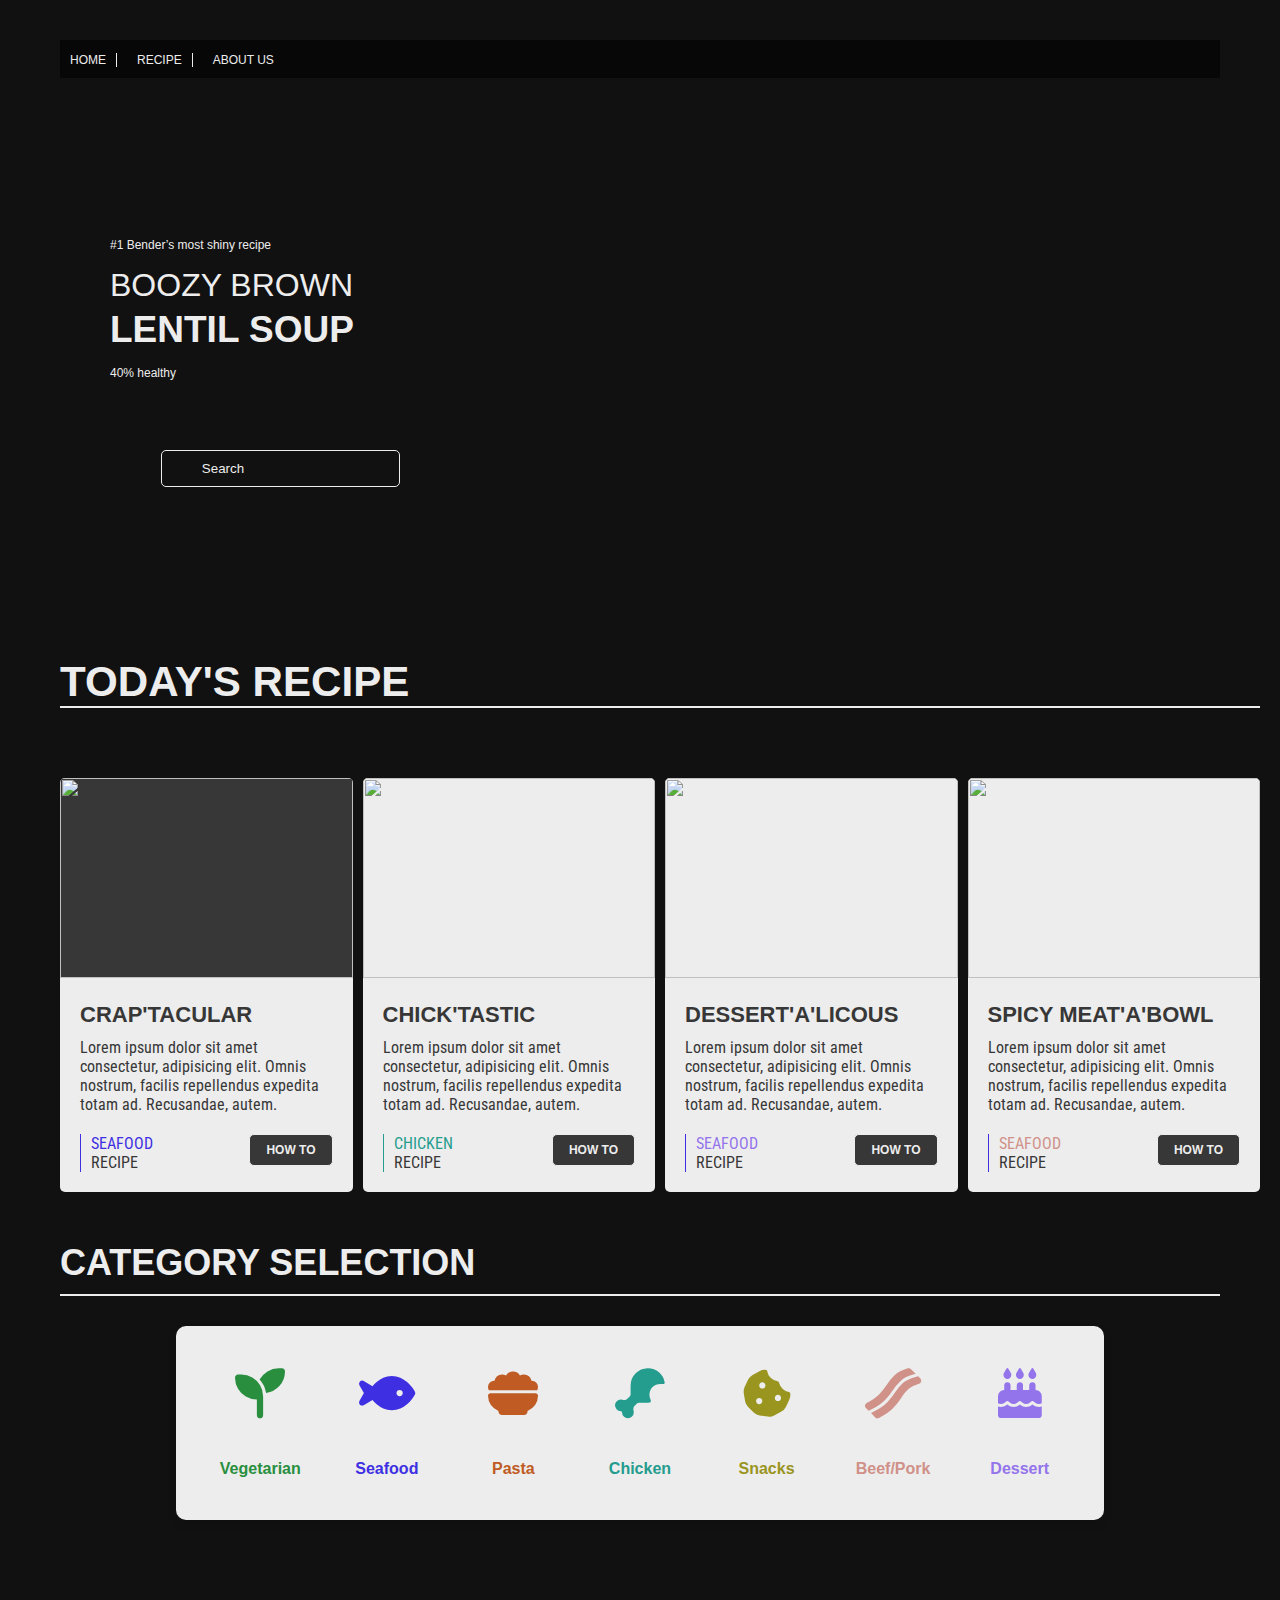
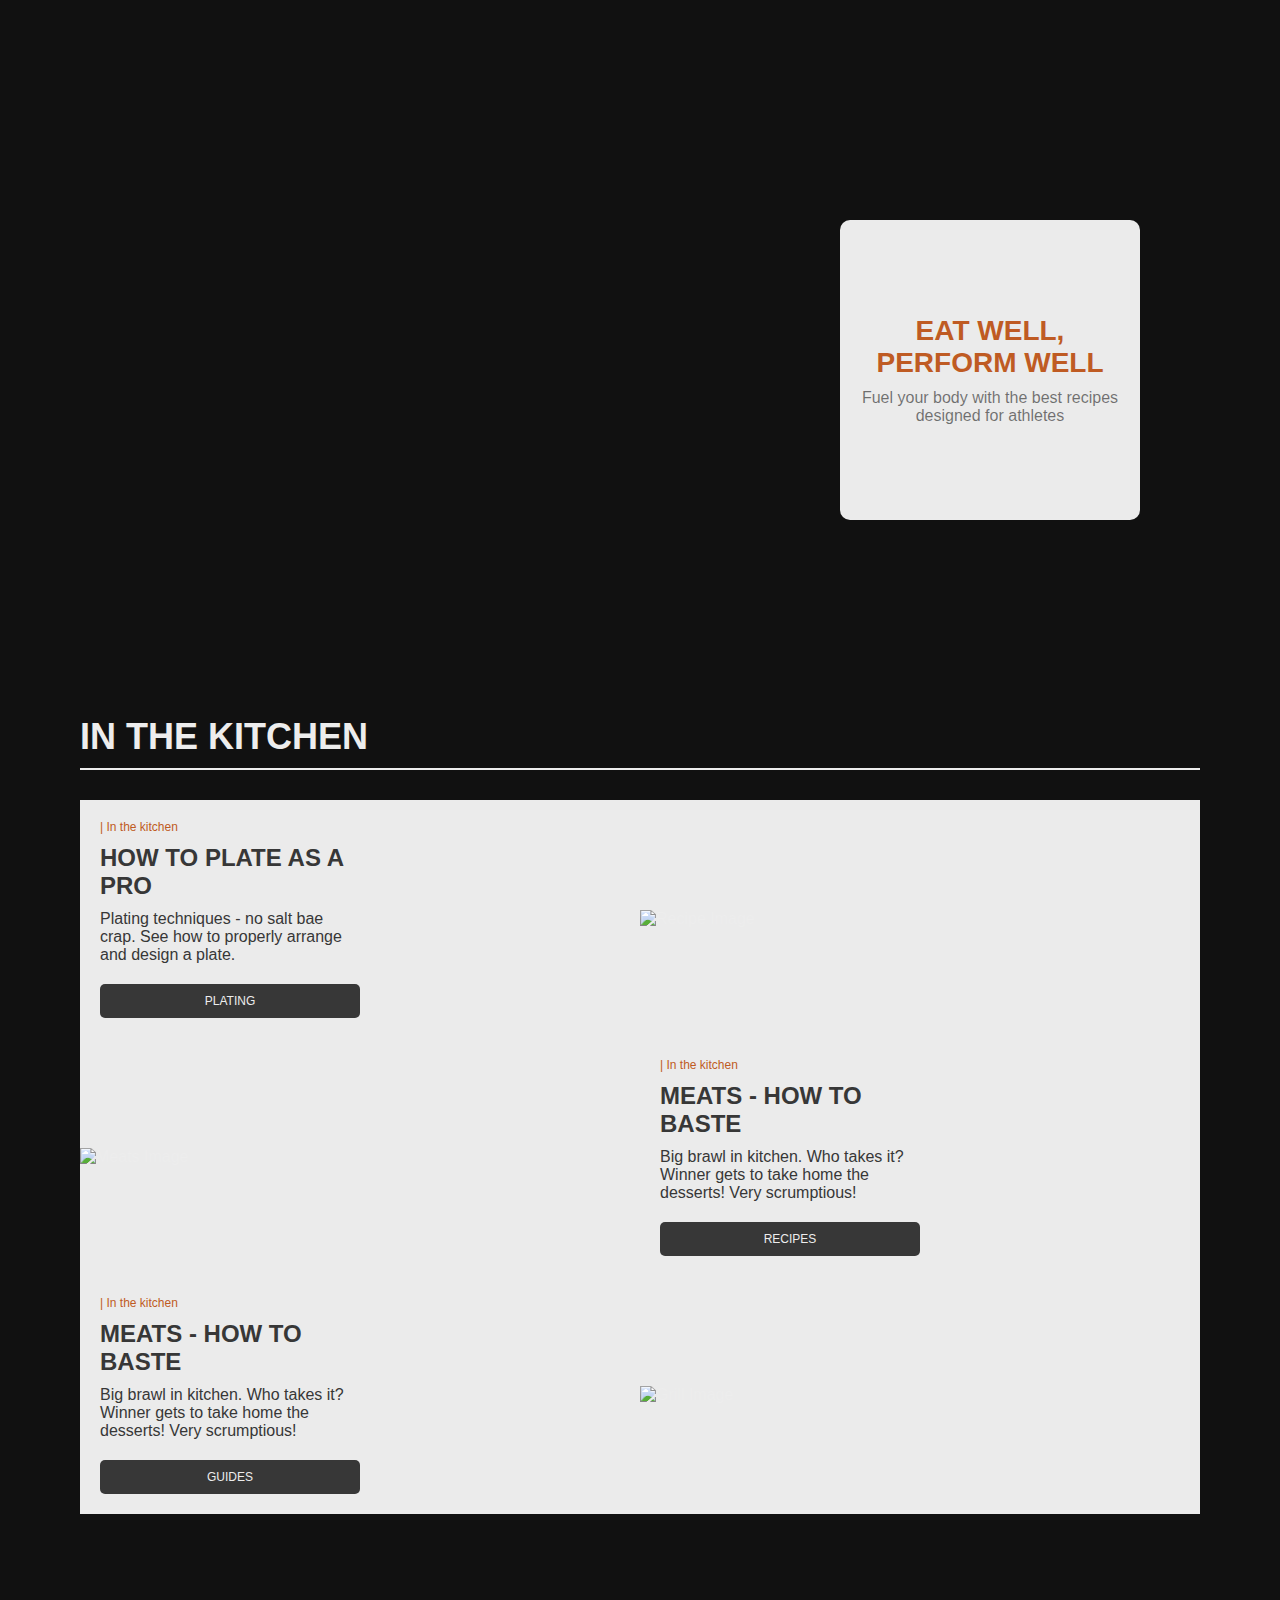
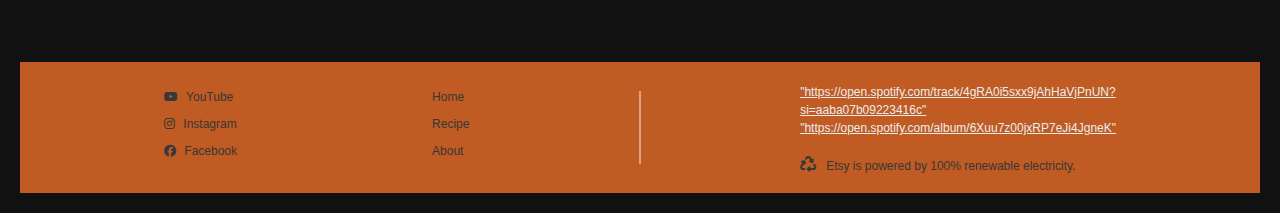
==== index.html @ ed65240d "Initial commit" ====
<!DOCTYPE html>
<html lang="en">
<head>
    <meta charset="UTF-8">
    <meta name="viewport" content="width=device-width, initial-scale=1.0">
    <title>Recipe</title>
    <link rel="stylesheet" href="css/style.css">
    <link rel="stylesheet" href="https://cdnjs.cloudflare.com/ajax/libs/font-awesome/6.6.0/css/all.min.css">
    <link rel="stylesheet" href="https://cdnjs.cloudflare.com/ajax/libs/iconify/2.0.0/iconify.min.js">
</head>
<body>


    
     <div class="container">
        <nav class="navigation">
          <div class="menu-container">
            <ul>
                <li>
                    <a href="#">Home</a>
                </li>
                <li>
                    <a href="file.html">Recipe</a>
                </li>
                <li>
                    <a href="own_page.html">About us</a>
                </li>
            </ul>
          </div>
        </nav>
        <section class="hero">
            <div class="hero-container">
                <div class="hero-text">
                   <p class="hero-text-smallest">#1 Bender’s most shiny recipe</p>
                   <p class="hero-text-medium">Boozy brown</p>
                   <p class="hero-text-large">Lentil soup</p>
                   <p class="hero-text-smallest">40% healthy</p>



                </div>
                <div class="hero-search">
                    <input type="search" name="" class="search-input" placeholder="Search">
                </div>
            </div>
        </section> 

        <section class="todays_recipes">
            <div class="todays_recipes_headline">
                <h3>Today's recipe</h3>
                <hr>
            </div>
            
            <div class="todays_recipes_content">
                <div class="todays_recipes_content_block">
                    <div class="todays_recipes_content_block_image_first">
                        <img src="https://s3-alpha-sig.figma.com/img/0ca5/675b/b385cc3f59028e947de2c1664edab663?Expires=1731888000&Key-Pair-Id=APKAQ4GOSFWCVNEHN3O4&Signature=ToL6MM-Dg6ORgfv9o2xnjj8KvwvwIa5jraT~Z7niLABkR5u~-ZwGlMyt91NmUnWYjD~bX5Gl0wKFXSeRHEHAwP1coDlUg4jQ5Nu3Ydd07h4~HlpeFPUzJ-0BiC8BHSzgmVfOHDgFI42-RY70M9qWSt-IMsNP6lAo1bWPyn5kj~Ydnn0Yqj1vPGdXN6TF1AenPEfd-JZNkuR6v08VY7QlI73ejjYpK8vRh~sZfv9TlswaWf5rRCtJnODBWGzWqyOrpWlSVKMAKsOtoyKzItx04OwL1jysncpIH9OfR~q0AEV~fKPyiZIkGGC14-f43q0WVjo6NXLDR8CRHodo67CGgQ__" alt="">
                    </div>
                    <div class="todays_recipes_content_block_text">
                        <div class="todays_recipes_content_block_text_top">
                            <h4>CRAP'TACULAR</h4>
                            <p class="color_paragraphs">Lorem ipsum dolor sit amet consectetur, adipisicing elit. Omnis nostrum, facilis repellendus expedita totam ad. Recusandae, autem.</p>
                        </div>
                        <div class="todays_recipes_content_block_text_bottom">
                            <div class="todays_recipes_content_block_bottom_area">
                                <div class="todays_recipes_content_block_bottom_area_left">
                                  <p class="category-color" data-category="seafood">Seafood</p>
                                  <p class="color_paragraphs" >Recipe</p>
                                </div>
                                <div class="todays_recipes_content_block_bottom_area_right">
                                    <button>
                                        <a href="#">How To</a>
                                    </button>
                                </div>
                            </div>
                        </div>
                    </div>
                </div>
                <div class="todays_recipes_content_block">
                    <div class="todays_recipes_content_block_image">
                        <img src="https://s3-alpha-sig.figma.com/img/82b0/49c8/a2098b07414c979d2df668dbbc7cd9cd?Expires=1731888000&Key-Pair-Id=APKAQ4GOSFWCVNEHN3O4&Signature=Ig2HiuLWzPc1nD7srtlV0~IvacnXEb8Y9nw8RKri4YvuTgbdHRlFPJrMIF4HgqUJzP7XAhiCH~[base64]~1o6K3V-Eq9NW~5E6Lf4WynA0gcIp-e2V-qj7mAEkQ3x786Bw__" alt="">
                    </div>
                    <div class="todays_recipes_content_block_text">
                        <div class="todays_recipes_content_block_text_top">
                            <h4>CHICK'TASTIC</h4>
                            <p class="color_paragraphs">Lorem ipsum dolor sit amet consectetur, adipisicing elit. Omnis nostrum, facilis repellendus expedita totam ad. Recusandae, autem.</p>
                        </div>
                        <div class="todays_recipes_content_block_text_bottom">
                            <div class="todays_recipes_content_block_bottom_area">
                                <div class="todays_recipes_content_block_bottom_area_left" data-category="chicken">
                                  <p class="category-color" data-category="chicken"></p>
                                  <p data-category="chicken" id="cat-test">  </p>
                                  <p class="color_paragraphs">Recipe</p>
                                </div>
                                <div class="todays_recipes_content_block_bottom_area_right">
                                    <button>
                                        <a href="#">How To</a>
                                    </button>
                                </div>
                            </div>
                        </div>
                    </div>
                </div>
                <div class="todays_recipes_content_block">
                    <div class="todays_recipes_content_block_image">
                        <img src="https://s3-alpha-sig.figma.com/img/0da1/266c/a0240a8334f162df27a0d9e3b7f6fc4f?Expires=1731888000&Key-Pair-Id=APKAQ4GOSFWCVNEHN3O4&Signature=YsXg3UBfp~xNq2ENv0v43YrpDlUwZwNONuNPe7quhL4CRWx4LYh5r3kv~3KokjH3zZn9emRvGfYzo2yOhFwXVfQZC981ydT7-fwtbuFJK8XYIcgxTcU9Mf1qRXuCRbXEFceA~84c5lt6wHeNctHAGQBsPHoOPFVsR9yvNeBA4e~QP7bIKXi6JEwz9X5rLrfQLMxLzzUU~AQEmlbX1mQk45KpOo6b~pHoC38THlKpHBF9oAvglxbNCIF~sLYvsZrknhQRB2ab2OM6L0WQcMoOQ3bDkGRDSN8CMrpn0xXH5GEUlAhg16VPlzuXd6TmyXUT9frsvmoau4IYG56vJ22SSw__" alt="">
                    </div>
                    <div class="todays_recipes_content_block_text">
                        <div class="todays_recipes_content_block_text_top">
                            <h4>DESSERT'A'LICOUS</h4>
                            <p class="color_paragraphs">Lorem ipsum dolor sit amet consectetur, adipisicing elit. Omnis nostrum, facilis repellendus expedita totam ad. Recusandae, autem.</p>
                        </div>
                        <div class="todays_recipes_content_block_text_bottom">
                            <div class="todays_recipes_content_block_bottom_area">
                                <div class="todays_recipes_content_block_bottom_area_left">
                                  <p class="category-color" data-category="dessert">Seafood</p>
                                  <p class="color_paragraphs">Recipe</p>
                                </div>
                                <div class="todays_recipes_content_block_bottom_area_right">
                                    <button>
                                        <a href="#">How To</a>
                                    </button>
                                </div>
                            </div>
                        </div>
                    </div>
                </div>
                <div class="todays_recipes_content_block">
                    <div class="todays_recipes_content_block_image">
                        <img src="https://s3-alpha-sig.figma.com/img/2ca5/1512/065ec45906eaa1f02310718987f6aa37?Expires=1731888000&Key-Pair-Id=APKAQ4GOSFWCVNEHN3O4&Signature=YgOlBc4aNeaDal303blk2Cfu6o7hP6zB5JJfuCHEVQ2LN3AO4WNEesoJIKlAYt5SvojOUCFfnpWDBUool0y9f8KW8uNVDdPsjPnmqSDYUMdAr1viJgd6vpRh-urC0imApqnFX5aPHoTy8sIQVIkM6yG2eduZnSqQJcJ81S710GOBMuWTEV~-fWnKeFpPFHFd5Op7Y8qBmS1jhU0d4CtgO~rwk9sEoiPTokvy7tbsE7HXdKiFM~xeyaQk9LJ5yRHkH1FvcJf33vi9ufz~js3ZKK68zytrnFduXEQanldnoFvRe7zqzcXEGVEuL58ggendoH2GZLxLRP-yPADGzLtTmw__" alt="">
                    </div>
                    <div class="todays_recipes_content_block_text">
                        <div class="todays_recipes_content_block_text_top">
                            <h4>SPICY MEAT'A'BOWL</h4>
                            <p class="color_paragraphs">Lorem ipsum dolor sit amet consectetur, adipisicing elit. Omnis nostrum, facilis repellendus expedita totam ad. Recusandae, autem.</p>
                        </div>
                        <div class="todays_recipes_content_block_text_bottom">
                            <div class="todays_recipes_content_block_bottom_area">
                                <div class="todays_recipes_content_block_bottom_area_left">
                                  <p class="category-color" data-category="meats">Seafood</p>
                                  <p class="color_paragraphs">Recipe</p>
                                </div>
                                <div class="todays_recipes_content_block_bottom_area_right">
                                    <button>
                                        <a href="#">How To</a>
                                    </button>
                                </div>
                            </div>
                        </div>
                    </div>
                </div>
            </div>

        </section>

        <section class="category-selection">
            <!-- Nadpis -->
            <h3>Category Selection</h3>
            <!-- Bílé podtržítko -->
            <hr>
    
            <!-- Tabulka kategorií uprostřed stránky -->
            <div>
                <table>
                    <tr>
                        <td><i class="fa-solid fa-seedling" alt="Vegetarian Icon" id="veg-icon"></i></td>
                        <td><i class="fa-solid fa-fish" alt="Seafood Icon" id="seafood-icon"></i></td>
                        <td><i class="fa-solid fa-bowl-food" alt="Pasta Icon" id="pasta-icon"></i></td>
                        <td><i class="fa-solid fa-drumstick-bite" alt="Chicken Icon" id="chicken-icon"></i></td>
                        <td><i class="fa-solid fa-cookie-bite" alt="Snacks Icon" id="misc-icon"></i></td>
                        <td><i class="fa-solid fa-bacon" alt="Beef/Pork Icon" id="meats-icon"></i></td>
                        <td><i class="fa-solid fa-cake-candles" alt="Dessert Icon" id="dessert-icon"></i></td>
                    </tr>
                    <tr>
                        <td id="veg-icon">Vegetarian</td>
                        <td id="seafood-icon">Seafood</td>
                        <td id="pasta-icon">Pasta</td>
                        <td id="chicken-icon">Chicken</td>
                        <td id="misc-icon">Snacks</td>
                        <td id="meats-icon">Beef/Pork</td>
                        <td id="dessert-icon">Dessert</td>
                    </tr>
                </table>
            </div>

             

        </section>

      

<section class="heroimage">
    <div class="text-box">
      <h1 class="hero-title">Eat well, Perform well</h1>
      <p class="hero-subtext">Fuel your body with the best recipes designed for athletes</p>
    </div>
  </section>


  <br><br><br><br><br><br><br>
        
        <section class="categories"></section>

        <section class="content_image">

            <div class="container">
                <h1>In the Kitchen</h1>
                <hr>
        
                <div class="recipe-grid">
                    <!-- Recipe Card 1 -->
                    <div class="recipe-card">
                        <div class="text-section">
                            <p class="small-text"> | In the kitchen</p>
                            <h2>HOW TO PLATE AS A PRO</h2>
                            <p>Plating techniques - no salt bae crap. See how to properly arrange and design a plate.</p>
                            <button class="cta-button">PLATING</button>
                        </div>
                        <div class="image-section">
                            
                        </div>
                    </div>
        
                    <!-- Recipe Card 2 -->
                    <div class="recipe-card">
                        <div class="image-section">
                            <img src="https://s3-alpha-sig.figma.com/img/82b0/49c8/a2098b07414c979d2df668dbbc7cd9cd?Expires=1730678400&Key-Pair-Id=APKAQ4GOSFWCVNEHN3O4&Signature=DOiJJjoLd71lv3N-JirU8a7FtOR9sW2Mewnaa1tOSv8wSV7Phy1I3B39jSYreMdYHRUdpaVmimJCwj5Www-p6KlupyjPBGPfWWSDX3Z7hSmZ3UC~vVEQltpSIUmuqiXl7tPJNtEAol54~8h9JOja-pFimX71sxH11XbsG6gAgyqDHDl5m0T8VsIzrQQsDo3fuqtdkznGZcjRpWf-m~IowulsuyC2fdyP2DSNYTy3NjwMwzYoXUtembzuBcuIs48INfmv4PF2KJLWli1ohpfPuMCMQAnFmQyG974QHjI-ZljUclCGdWLyTgEWY843dDCWMjFHVv5hZEnit2bvREfhtg__" alt="Recipe Image">
                        </div>
                        
                    </div>
        
                    <!-- Recipe Card 3 -->
                    <div class="recipe-card">
                        
                        <div class="image-section">
                            <img src="https://s3-alpha-sig.figma.com/img/6998/cb5c/6dc02ad247c7559aa3baa0371f5f1b48?Expires=1730678400&Key-Pair-Id=APKAQ4GOSFWCVNEHN3O4&Signature=WgY37g8cm6MZih-ooaByk0zae6oQYDqX2ZRIiScCIFHQCH0spbl55s3ie1zYMkQCwyHGnHWjLUF9t31kTCjHmW0lr61SxAscn0acdyUXok3~ax8q1YzfsAdf-651cIyKTgdKseLS4n4b1aa0Ftw9l1~5V~VmBTZbcAoWU0Jd7FWGUzF3WXhflyfZOHPLF6w3cIIBtImarYy9DFaAlxntl5I51dWjEuy5OwOSlg6xGsEn5xoek4iHqX6OkMiEDHLPDB7IR2TJsbImCZcXAuN~KnxZEgZEu3REdiXix2pH2x8w1yqcehrE5Kd5nhM-TSffeqmz~HF0dxtYe8xT-vxqWA__" alt="Meats Image">
                        </div>
                    </div>

                    <!-- Recipe Card 4 -->
            <div class="recipe-card">
                <div class="text-section">
                    <p class="small-text"> | In the kitchen</p>
                    <h2>MEATS - HOW TO BASTE</h2>
                    <p>Big brawl in kitchen. Who takes it? Winner gets to take home the desserts! Very scrumptious!</p>
                    <button class="cta-button">RECIPES</button>
                </div>
                <div class="image-section">
                    
                </div>
            </div>

            <!-- Recipe Card 5 -->
            <div class="recipe-card">
                <div class="text-section">
                    <p class="small-text"> | In the kitchen</p>
                    <h2>MEATS - HOW TO BASTE</h2>
                    <p>Big brawl in kitchen. Who takes it? Winner gets to take home the desserts! Very scrumptious!</p>
                    <button class="cta-button">GUIDES</button>
                </div>
                <div class="image-section">
                    
                </div>
            </div>


        
                    <!-- Recipe Card 6 -->
                    <div class="recipe-card">
                        <div class="image-section">
                            <img src="https://s3-alpha-sig.figma.com/img/f4f2/3a31/58058e8efdd26ecf7928723dfb7b3718?Expires=1730678400&Key-Pair-Id=APKAQ4GOSFWCVNEHN3O4&Signature=GaD2rDhvfIesPx5QOlSyY5mjv9Gv12ZsNvqy0FvsDk2reoiEBIkNeWkAXdHjRqBydPQR3P0w5rI~ENHoPgJKwjKxojWTt2Bfo~MKDIuIc~Y9TL833~[base64]" alt="Grill Image">
                        </div>
                        
                        </div>
                    </div>
                </div>
            </div>
        



        </section>

        <section class="content_area"></section>


        <br> <br> <br> <br> <br> <br>

        <footer>
            <div class="footer-container">
                <div class="social-media">
                    <a href="#"><i class="fa-brands fa-youtube"></i> YouTube</a><br>
                    <a href="#"><i class="fa-brands fa-instagram"></i> Instagram</a><br>
                    <a href="#"><i class="fa-brands fa-facebook"></i> Facebook</a><br>
                </div>
                <div class="footer-links">
                    <a href="#">Home</a><br>
                    <a href="#">Recipe</a><br>
                    <a href="#">About</a>
                </div>
                <div class="footer-info">
                    <a href="">"https://open.spotify.com/track/4gRA0i5sxx9jAhHaVjPnUN?si=aaba07b09223416c"</a><br>
                    <a href="">"https://open.spotify.com/album/6Xuu7z00jxRP7eJi4JgneK"</a><br>
                     <p><i class="fa-solid fa-recycle"></i>Etsy is powered by 100% renewable electricity.</p>
                </div>
            </div>


        </footer>

     </div>
</body>
</html>
---- css/style.css ----
@import url('https://fonts.googleapis.com/css2?family=Roboto:ital,wght@0,100;0,300;0,400;0,500;0,700;0,900;1,100;1,300;1,400;1,500;1,700;1,900&display=swap');
@import url('https://fonts.googleapis.com/css2?family=Roboto+Condensed:ital,wght@0,100..900;1,100..900&display=swap');


:root {

   /* Dimensions */
   --width-full: 100%;
   --width-12col: 1200px;     

   /* Grid Settings */
   --grid-gap: 10px;

   --padding-default: 20px;

   /* Colors */
   --background-color-navigation: #00000088;
   --background-color-light: #ededed;
   --background-color-dark-bg: #111111;
   --primary-color: #bf5b23;
   --color-white: #ffffff;
   --color_dark: #373737;
   --color-light: #ebebeb;


   /* color swatch category */
   --category-seafood: #3E30E2;
   --category-chicken: #249C8E;
   --category-meats: #D09189;
   --category-veg: #298F3F;
   --category-dessert: #9374EB;
   --category-misc: #9A951E;
   --category-pasta: #BF5B23;
}




/* media queries for a mobile version*/





/* reset CSS */
* {
  margin:0;
  padding:0;
  box-sizing: border-box;
}

body {
  background-color:var(--background-color-dark-bg);
  font-family: "Roboto", sans-serif;
}

.container {
  background-color:var(--background-color-dark-bg);
  width:var(--width-full);
  height:auto;
}

.navigation {
  background-color: var(--background-color-navigation);
  position:relative;
  z-index: 1000;
}

.menu-container {
  width:var(--width-12col);
  margin: 0 auto;
}

.menu-container ul {
  display:flex
}

.menu-container ul li {
  list-style-type: none;
  margin:10px 0 10px 0;
}

.menu-container ul li a {
  color:var(--background-color-light);
  text-decoration: none;
  text-transform: uppercase;
  border-right: 1px solid var(--background-color-light);
  padding: 0 10px 0 10px;
}

.menu-container ul li a:hover {
  color:var(--primary-color);
}

.menu-container ul li:last-child a {
  border-right: none;
}

.hero { /* Parent with 100% width*/
  background-image: url('https://s3-alpha-sig.figma.com/img/373d/b832/eb54bd65b2060f54024c3d369b383fa9?Expires=1731888000&Key-Pair-Id=APKAQ4GOSFWCVNEHN3O4&Signature=GN2lC6pyfrioEXB4bAm37GHKbKWln2jJjjCO6sONbc8cFu19VoQrKBN8NPygNhO-18M2hw1tPy3R~-BeucHvMnKg9~3-WZzSWj6q4nyPQ2-WkpZ~EpyDxJ45w1UO10ewLJ-qsQrgiHYVYTWvfphnwv1vD4PNC5bcbQfXHKbnncB06MZIaLhbFye5i-hzJd05S8~jmhhtWMcX05KiGBPHwRmacuonD9~WqYpAjngTJ-mEMIS~aoXYMuyZ2nHphnhDqtK35qnQf4Uc8hnteEkfSdjCJDbc7GU15i3oFfCDxK0QIf3prAMWjGewgUWTZeYBrinGNOCU6ixdBHHdyYrhoA__');
  width:var(--width-full);
  height:auto;
  min-height:600px;
  background-repeat: no-repeat;
  background-size: cover;
  background-position: center center;

  margin-top:-40px;
  color:var(--background-color-light);
} 

.hero-container {/* child to follow to 12 column */
  display:grid;
  grid-template-columns: repeat(12, 1fr);
  grid-template-rows: auto auto auto;
  width:var(--width-12col);
  gap:var(--grid-gap);
  margin: 0 auto;
} 

.hero-text {
  grid-column: 1 / span 4;
  margin-top:200px;
  grid-row: 1;
}

.hero-text-smallest {
  font-size: 12px;
  margin-left: 50px;
}

.hero-text-medium {
  font-size: 32px;
  text-transform: uppercase;
  margin-top:15px;
  margin-left: 50px;
}

.hero-text-large {
  font-size: 37px;
  text-transform: uppercase;
  font-weight: 900;
  margin-top:5px;
  margin-bottom:15px;
  margin-left: 50px;
}

.hero-search {
  grid-column: 2 / span 3;
  margin-top:60px;
  grid-row: 2;
}


.search-input {
  background-color: transparent;
  -webkit-appearance: none;
  outline:none;
  border: 1px solid var(--background-color-light);
  border-radius: 5px;
  padding: 10px 20px 10px 40px;
  color:var(--background-color-light)
}

.search-input::placeholder {
  color:var(--background-color-light);
}

/* Working now, copy this */
.todays_recipes {  
  height: fit-content;
  width:var(--width-full);
  display:grid;
  grid-template-columns: 1fr;
  grid-template-rows: 130px auto;
  gap:var(--grid-gap);
}  /* end copy */

.todays_recipes_content_block_image img {
  height: 200px;
  width:100%;
  background-size: cover ;
  background-position: center;
  border-radius: 5px 5px 0px 0px;
}

.todays_recipes_content_block_image_first img {
  height: 200px;
  width:100%;
  background-size: cover ;
  background-position: center;
  border-radius: 5px 5px 0px 0px;
  background-color: var(--color_dark);
}

.todays_recipes_headline {
  text-transform: uppercase;
  font-size: 36px;
  margin-bottom: 10px;
  margin-top: 20px;
}

.todays_recipes_content {
    display: grid;
    grid-template-columns: repeat(4, 1fr);
    gap: var(--grid-gap);
    box-sizing: border-box;
    width: var(--width-12col);
    margin: 0 auto;
 }

 .todays_recipes_content_block {
    background-color: var(--background-color-light);
    border-radius: 5px;
 }

 .todays_recipes_content_block_text {
    padding: 20px;
    color: var(--color_dark);
    display: flex;
    flex-direction: column;
    justify-content: space-between;
    flex: 1;
 }

 .todays_recipes_content_block_text h4 {
    text-transform: uppercase;
    font-size: 22px;
    font-weight: 700;
    margin: 0 0 10px 0;
 }

 .todays_recipes_content_block_text p {
    font-size: 16px;
    font-family: 'Roboto Condensed', sans-serif;
 }

 .todays_recipes_content_block_bottom_area {
    display: flex;
    justify-content: space-between;
    margin: 20px 0 0 0;
 }

 .todays_recipes_content_block_bottom_area_left {
    display: flex;
    flex-direction: column;
    justify-content: space-between;
    padding: 0 0 0 10px;
    border-left: 1px solid var(--category-seafood);
    text-transform: uppercase;
 }

 div[data-category="seafood"] {
  border-left: 1px solid var(--category-seafood);
 }

 p[data-category="seafood"] {
  color: var(--category-seafood);
 }

 div[data-category="chicken"] {
  border-left: 1px solid var(--category-chicken);
 }

 p[data-category="chicken"] {
  color: var(--category-chicken);
 }

 div[data-category="meats"] {
  border-left: 1px solid var(--category-meats);
 }

 p[data-category="meats"] {
  color: var(--category-meats);
 }

 div[data-category="veg"] {
  border-left: 1px solid var(--category-veg);
 }

 p[data-category="veg"] {
  color: var(--category-veg);
 }

 div[data-category="dessert"] {
  border-left: 1px solid var(--category-dessert);
 }

 p[data-category="dessert"] {
  color: var(--category-dessert);
 }

 div[data-category="misc"] {
  border-left: 1px solid var(--category-misc);
 }

 p[data-category="misc"] {
  color: var(--category-misc);
 }

 div[data-category="pasta"] {
  border-left: 1px solid var(--category-pasta);
 }

 p[data-category="pasta"] {
  color: var(--category-pasta);
 }

 #chicken-icon {
  color: var(--category-chicken);
 }

 #pasta-icon {
  color: var(--category-pasta);
 }

 #meats-icon {
  color: var(--category-meats);
 }

 #misc-icon {
  color: var(--category-misc);
 }

 #dessert-icon {
  color: var(--category-dessert);
 }

 #veg-icon {
  color: var(--category-veg);
 }

 #seafood-icon {
  color: var(--category-seafood);
 }


 #cat-test::after {
    content: attr(data-category);
 }


 /* 
 .category-color {
    color: var(--category-seafood);
 } */

 /* blablabla */

 .todays_recipes_content_block_bottom_area_right {}

 .todays_recipes_content_block_bottom_area_right button {
    background-color: var(--color_dark);
    border: 1px solid var(--background-color-light);
    padding: 8px 16px;
    border-radius: 5px;
    font-size: 12px;
    font-weight: 700;
    cursor: pointer;
 }

 .todays_recipes_content_block_bottom_area_right button a {
    color: var(--background-color-light);
    text-decoration: none;
    text-transform: uppercase;
    font-size: 12px;
 }

 /* Stylizace sekce "Category Selection" */
.category-selection {
    text-align: center;
    margin: 50px 0;
}

/* Nadpis */
.category-selection h3 {
  text-transform: uppercase;
  font-size: 36px;
  margin-bottom: 10px;
  display: flex;
  align-items: center;
}

/* Bílé podtržítko */
.category-selection hr {
  border: 1px solid var(--background-color-light);
  width: 100%;
  margin-bottom: 30px;
}

/* Tabulka kategorií */
.category-selection table {
    background-color: var(--background-color-light);
    padding: 20px;
    border-radius: 10px;
    margin: 0 auto;
    box-shadow: 0px 4px 10px rgba(0, 0, 0, 0.1);
}

/* Stylizace jednotlivých buněk v tabulce */
.category-selection td {
    padding: 20px;
    font-size: 16px;
    font-weight: bold;
    color: var(--color_dark);
}

/* Ikony v tabulce */
.category-selection img {
    width: 50px;
    margin-bottom: 10px;
}

/* Centrování tabulky */
.category-selection div {
    display: flex;
    justify-content: center;
}

table {
    width: 80%; 
    table-layout: fixed; 
}

td {
    padding: 10px; 
    text-align: center;
    vertical-align: middle;
}

i {
    font-size: 50px; /* Increases icon size */
}

tr {
    height: 10px; 
}



.image_below img {
  width: 100%; 
  height: auto; 
  object-fit: cover; 
  clip-path: polygon(0 16%, 100% 34%, 100% 100%, 0% 100%); 
}


/* Hero image section styles */
.heroimage {
  width: 100%;
  height: 600px; /* Adjust the height as needed */
  background-image: url('https://s3-alpha-sig.figma.com/img/d126/448b/7916a93b8533afdfadbf849f32c00aea?Expires=1731888000&Key-Pair-Id=APKAQ4GOSFWCVNEHN3O4&Signature=F6GOYjo4qgJrvyrJN5ZBXoF7h3DD8s921FwfolZWM0DfumItPB-AXRXOtySlUx-dS5AdfYZXfP9pro-P5HApWxsBR8UvBcLgnFN0uAMmb-bWPCfeKNmeHYrMv~~EJJgQlpK42VzpCXftK5gSnhbBy8YQXSRX-1fQK6kkImCicfvAf2Rr22js1vUXZ5GmTtSVhUeSuZPDEwJ3DL~-BmZPklBQqHezyoHKGL-38s7-sd7UL7N-3wcADJGqpqlax8sMeBp2i6pqhQMtRyRv4Roph-AVPi~qgX9D3jC6pX1qX89KsPsJxmuFhbt4uQpibd5cvmuLkz5aLlYD5rZNp6HTSQ__'); /* Replace with your desired image URL */
  background-size: cover;
  background-position: center;
  position: relative;
  clip-path: polygon(0 16%, 100% 34%, 100% 100%, 0% 100%); 
}

/* Square box with text inside */
.text-box {
  background-color: var(--color-light);
  width: 300px; 
  height: 300px;
  display: flex;
  flex-direction: column;
  justify-content: center;
  align-items: center;
  position: absolute;
  top: 250px; 
  right: 80px; 
  padding: 20px;
  text-align: center;
  border-radius: 10px;
}

/* Large orange text */
.hero-title {
  font-size: 28px; 
  color: var(--primary-color);
  margin-bottom: 10px;
  font-weight: bold;
}

/* Smaller black text */
.hero-subtext {
  font-size: 16px; 
  color: var(--background-color-navigation);
}

/* Reset some basic styles */
* {
  margin: 0;
  padding: 0;
  box-sizing: border-box;
}

body {
  font-family: 'Roboto', sans-serif;
  background-color: var(--background-color-dark-bg);
  color: var(--background-color-light);
  padding: 20px;
}

h1 {
  text-transform: uppercase;
  font-size: 36px;
  margin-bottom: 10px;
}

hr {
  border: 1px solid var(--background-color-light);
  width: 100%;
  margin-bottom: 30px;
}

.container {
  max-width: 1200px;
  margin: 0 auto;
}

/* Recipe Grid */
.recipe-grid {
  display: grid;
  grid-template-columns: 1fr 1fr;
}

/* Recipe Card */
.recipe-card {
  background-color: var(--color-light);
  display: flex;
  flex-direction: row;
  align-items: stretch;
  overflow: hidden;
  position: relative;
}

/* Text Section of the Card */
.text-section {
  padding: 20px;
  display: flex;
  flex-direction: column;
  justify-content: space-between;
  flex: 1;
}

.text-section p.small-text {
  color: var(--primary-color);
  font-size: 12px;
  margin-bottom: 10px;
}

.text-section h2 {
  color: var(--color_dark);
  font-size: 24px;
  margin-bottom: 10px;
  font-weight: 700;
}

.text-section p {
  color: var(--color_dark);
  font-size: 16px;
  margin-bottom: 20px;
}

.cta-button {
  background-color: var(--color_dark);
  color: var(--background-color-light);
  padding: 10px 20px;
  border: none;
  border-radius: 5px;
  cursor: pointer;
  text-transform: uppercase;
  font-size: 12px;
}

.cta-button:hover {
  background-color: var(--primary-color);
}

/* Image Section */
.image-section {
  flex: 1;
  display: flex;
  align-items: center;
  justify-content: center;
}

.image-section img {
  width: 100%;
  height: auto;
  object-fit: cover;
}

footer {
  background-color: var(--primary-color);
  color: var(--background-color-light);
  padding: 20px 0;
  display: flex;
  justify-content: center;
  align-items: center;
}

.footer-container {
  display: flex;
  justify-content: space-between;
  width: 80%;
  align-items: center;
  position: relative;
  max-width: 1200px;
}


.footer-container::before {
  content: "";
  position: absolute;
  height: 80%; 
  width: 1px;
  background-color: var(--background-color-light);
  left: 50%;
  transform: translateX(-50%);
}


.footer-container > div {
  flex: 1;
  padding: 0 20px;
}


.social-media {
  text-align: left;
  margin-right: 100px; 
}

.social-media a,
.footer-links a {
  color: var(--color_dark);
  text-decoration: none;
  font-size: 12px;
  margin-bottom: 10px;
  display: inline-block;
}


.footer-links {
  text-align: left;
  margin-right: 200px; 
}

.footer-info p {
  color: var(--color_dark);
  font-size: 12px;
  margin-top: 10px;
}

.footer-info a {
  color: var(--background-color-light);
  font-size: 12px;
  flex-direction: row;
}

.footer-info i {
  font-size: 16px;
  padding-right: 10px;
  padding-top: 10px;
}


.social-media i {
  font-size: 12px;
  margin-right: 5px;
}




/* new page */
* {
  margin: 0;
  padding: 0;
  box-sizing: border-box;
}

body {
  font-family: Arial, sans-serif;
  background-color: var(--background-color-dark-bg);
  color: var(--background-color-light);
}

.container {
  max-width: 1200px;
  margin: 0 auto;
  padding: 20px;
  background-color: var(--background-color-dark-bg);
}

header {
  display: flex;
  justify-content: space-between;
  align-items: center;
  padding: 20px 0;
  border-bottom: 1px solid var(--color_dark);
}

nav a {
  color: var(--background-color-light);
  text-decoration: none;
  font-size: 12px;
  margin-right: 10px;
}

main {
  display: flex;
  justify-content: space-between;
  padding: 40px 0;
}

.recipe-info {
  width: 50%;
}

.recipe-info h2 {
  color: var(--primary-color);
  font-size: 14px;
}

.recipe-info h1 {
  font-size: 36px;
  font-weight: bold;
}

.recipe-info h1 span {
  font-size: 48px;
  display: block;
  margin-top: 10px;
}

.details {
  display: flex;
  gap: 20px;
  margin: 20px 0;
  font-size: 12px; 
}

.details div {
  display: flex;
  align-items: center;
}

.details i {
  color: var(--primary-color);
  margin-right: 8px;
  font-size: 12px; 
}

.ingredients {
  background: rgb(78,78,78);
  background: linear-gradient(90deg, rgba(78,78,78,1) 0%, rgba(0,0,0,1) 100%);
  padding: 20px;
  border-radius: 8px;
  margin-top: 20px;
  font-size: 12px; 
}

.ingredients h3 {
  font-size: 16px; 
  margin-bottom: 10px;
}

.ingredients ul {
  list-style: none;
  display: grid;
  grid-template-columns: repeat(2, 1fr); 
  gap: 10px; 
}

.ingredients li {
  font-size: 12px; 
  margin-bottom: 10px;
}

.ingredients li i {
  color: var(--background-color-light);
  margin-right: 10px;
  font-size: 12px; 
}


.actions {
  margin-top: 20px;
}

.actions button {
  background-color: var(--background-color-dark-bg);
  color: var(--background-color-light);
  border: 1px solid var(--color_dark);
  padding: 8px 16px; 
  margin-right: 10px;
  cursor: pointer;
  display: inline-flex;
  align-items: center;
  border-radius: 4px;
  font-size: 12px; 
}

.actions button i {
  margin-right: 8px;
  font-size: 12px; 
}

.actions button:hover {
  color:var(--color_dark)
}

.recipe-image {
  width: 40%;
  display: flex;
  justify-content: center;
  align-items: center;
}

.recipe-image img {
  width: 100%;
  border-radius: 8px;
}

/* General styling */

.recipe-container-again {
  display: flex;
  gap: 20px;
  align-items: baseline;
  background-color: var(--background-color-dark-bg);
  margin-left: 80px;
  margin-right: 80px;
}

/* Instructions section */
.instructions-again {
  width: 60%;
  padding-right: 20px;
  margin-left: 100px;
  height: 1000px;
}

.instructions-again h2 {
  font-size: 24px;
  border-bottom: 2px solid var(--color_dark);
  padding-bottom: 10px;
  margin-bottom: 20px;
}

.steps-again {
  display: flex;
  flex-direction: column;
  gap: 10px;
}

.step-again {
  display: flex;
  align-items: flex-start;
  margin-bottom: 20px;
}

.step-number-again {
  font-size: 14px;
  color: var(--background-color-light);
  font-weight: bold;
  padding-right: 10px;
}

/* Ingredients section */
.ingredients-continue-again {
  width: 40%;
  background-color: none;
  margin-right: 100px;
}

.ingredients-continue-again h2 {
  font-size: 24px;
  border-bottom: 2px solid var(--color_dark);
  padding-bottom: 10px;
  margin-bottom: 20px;
}

.ingredients-continue-again ul {
  padding-left: 0;
  font-size: 16px;
  margin: none;
  text-align: left;
  justify-content: flex-start;
}

.ingredients-continue li {
  margin-bottom: 10px;
  padding-bottom: 5px;
  margin: 0%;  
}

/* The same again */


.recipe-container {
  display: flex;
  gap: 20px;
  align-items: baseline;
  background-color: var(--background-color-dark-bg);
  margin-left: 80px;
  margin-right: 80px;
}

/* Instructions section */
.instructions {
  width: 60%;
  padding-right: 20px;
  margin-left: 100px;
  height: 1000px;
}

.instructions h2 {
  font-size: 24px;
  border-bottom: 2px solid var(--color_dark);
  padding-bottom: 10px;
  margin-bottom: 20px;
}

.steps {
  display: flex;
  flex-direction: column;
  gap: 10px;
}

.step {
  display: flex;
  align-items: center;
  margin-bottom: 20px;
}

.step-number {
  font-size: 14px;
  color: var(--primary-color);
  font-weight: bold;
  writing-mode: vertical-rl; /* Position step number vertically */
  transform: rotate(180deg); /* Rotate to appear horizontally */
  margin-right: 10px;
}

/* Ingredients section */
.ingredients-continue {
  width: 40%;
  background-color: none;
  margin-right: 100px;
}

.ingredients-continue h2 {
  font-size: 24px;
  border-bottom: 2px solid var(--color_dark);
  padding-bottom: 10px;
  margin-bottom: 20px;
}

.ingredients-continue ul {
  list-style-type: none;
  padding-left: 0;
  font-size: 16px;
  margin: none;
  text-align: left;
  justify-content: flex-start;
}

.ingredients-continue li {
  margin-bottom: 10px;
  padding-bottom: 5px;
  margin: 0%;  
}

/* Style the ingredients list */
.ingredients ul {
  list-style-type: none;
  padding: 0;
}

.ingredients li {
  margin-bottom: 10px;
}

.ingredients label {
  cursor: pointer;
  font-size: 16px;
  display: flex;
  align-items: center;
  gap: 5px;
  color: var(--background-color-light);
}

.ingredients input[type="checkbox"] {
  display: none; /* Hide the checkbox */
}

/* Style for the checked state */
.ingredients input[type="checkbox"]:checked + label {
  color: var(--background-color-light);
}

.ingredients input[type="checkbox"]:checked + label i {
  color: var(--primary-color);
  content: "\f111"; /* Change icon to check-circle */
}

.ingredients label i {
  transition: color 0.3s ease;
}



/* Responsive design for smaller screens */
@media (max-width: 768px) {
  .recipe-container {
      flex-direction: column;
  }
  
  .instructions, .ingredients {
      width: 100%;
  }
  
  .step-number {
      font-size: 12px;
  }
  
  .ingredients ul {
      font-size: 14px;
  }
}
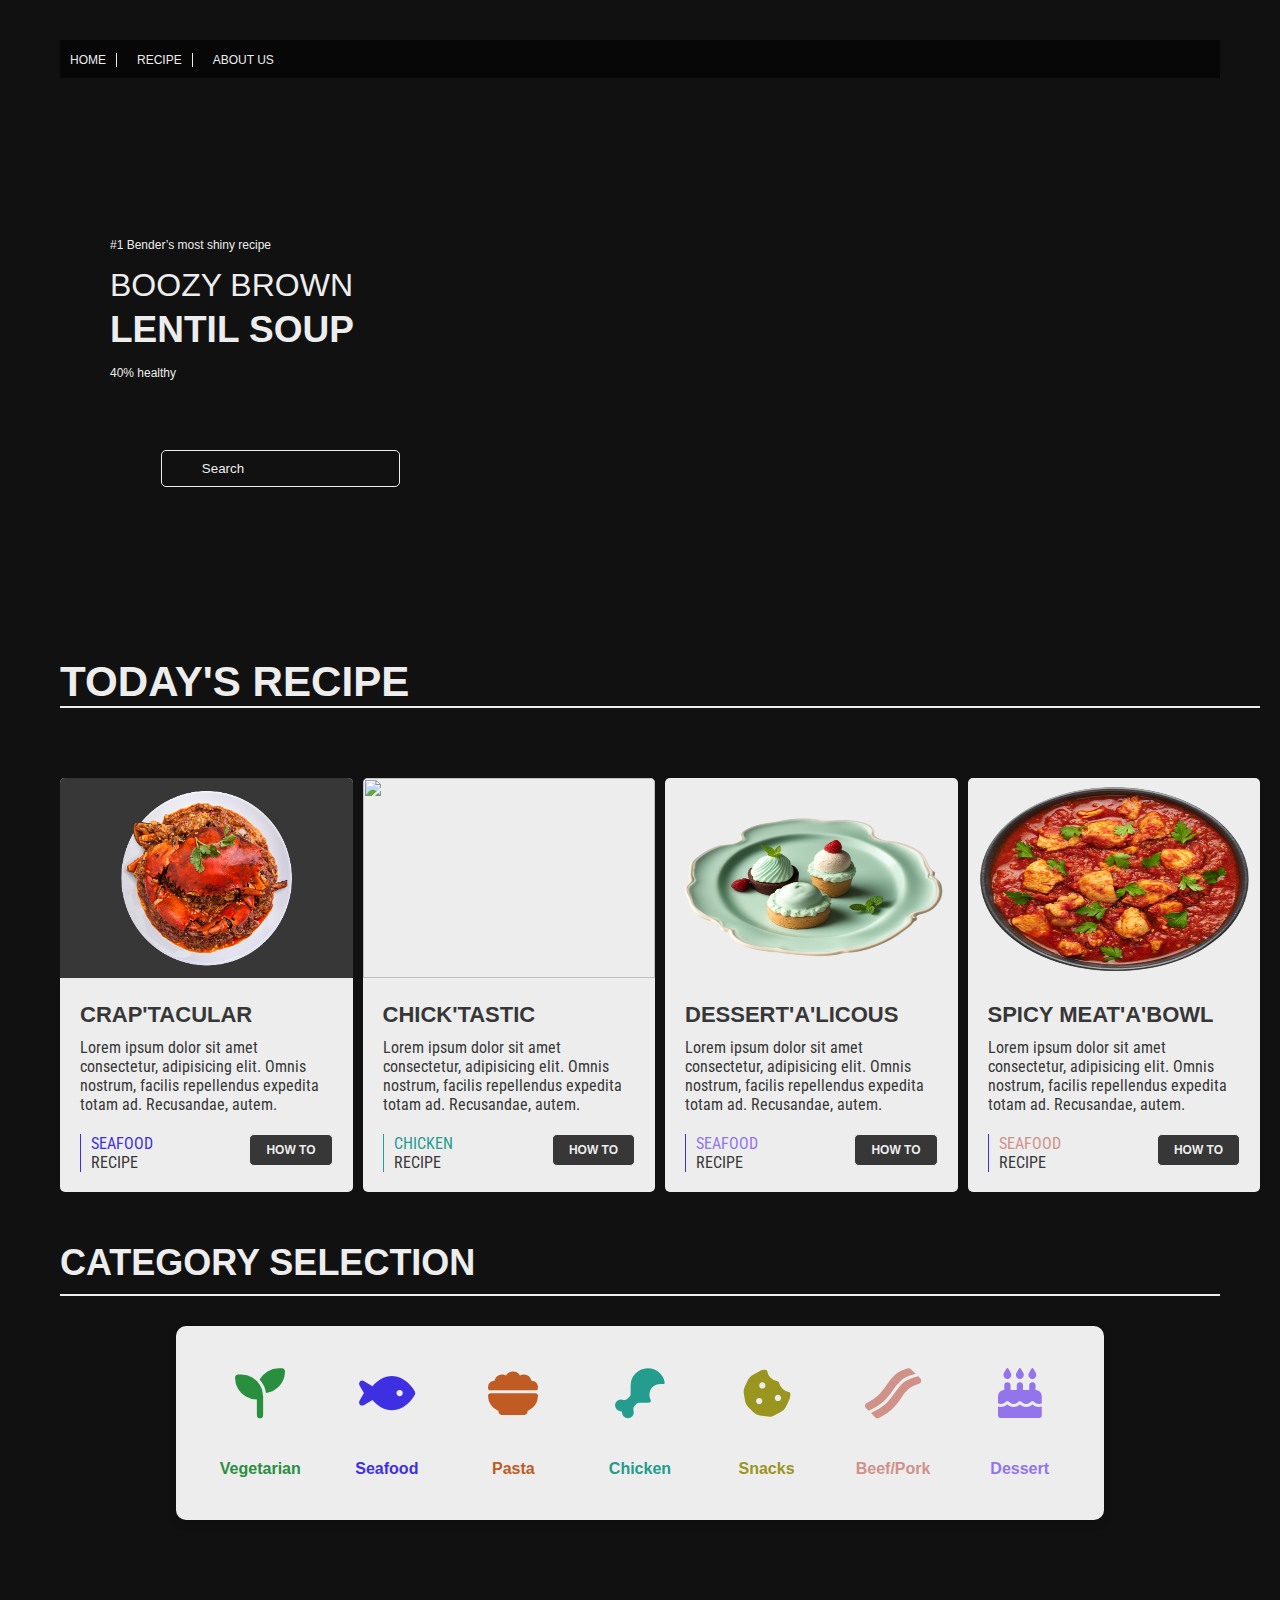
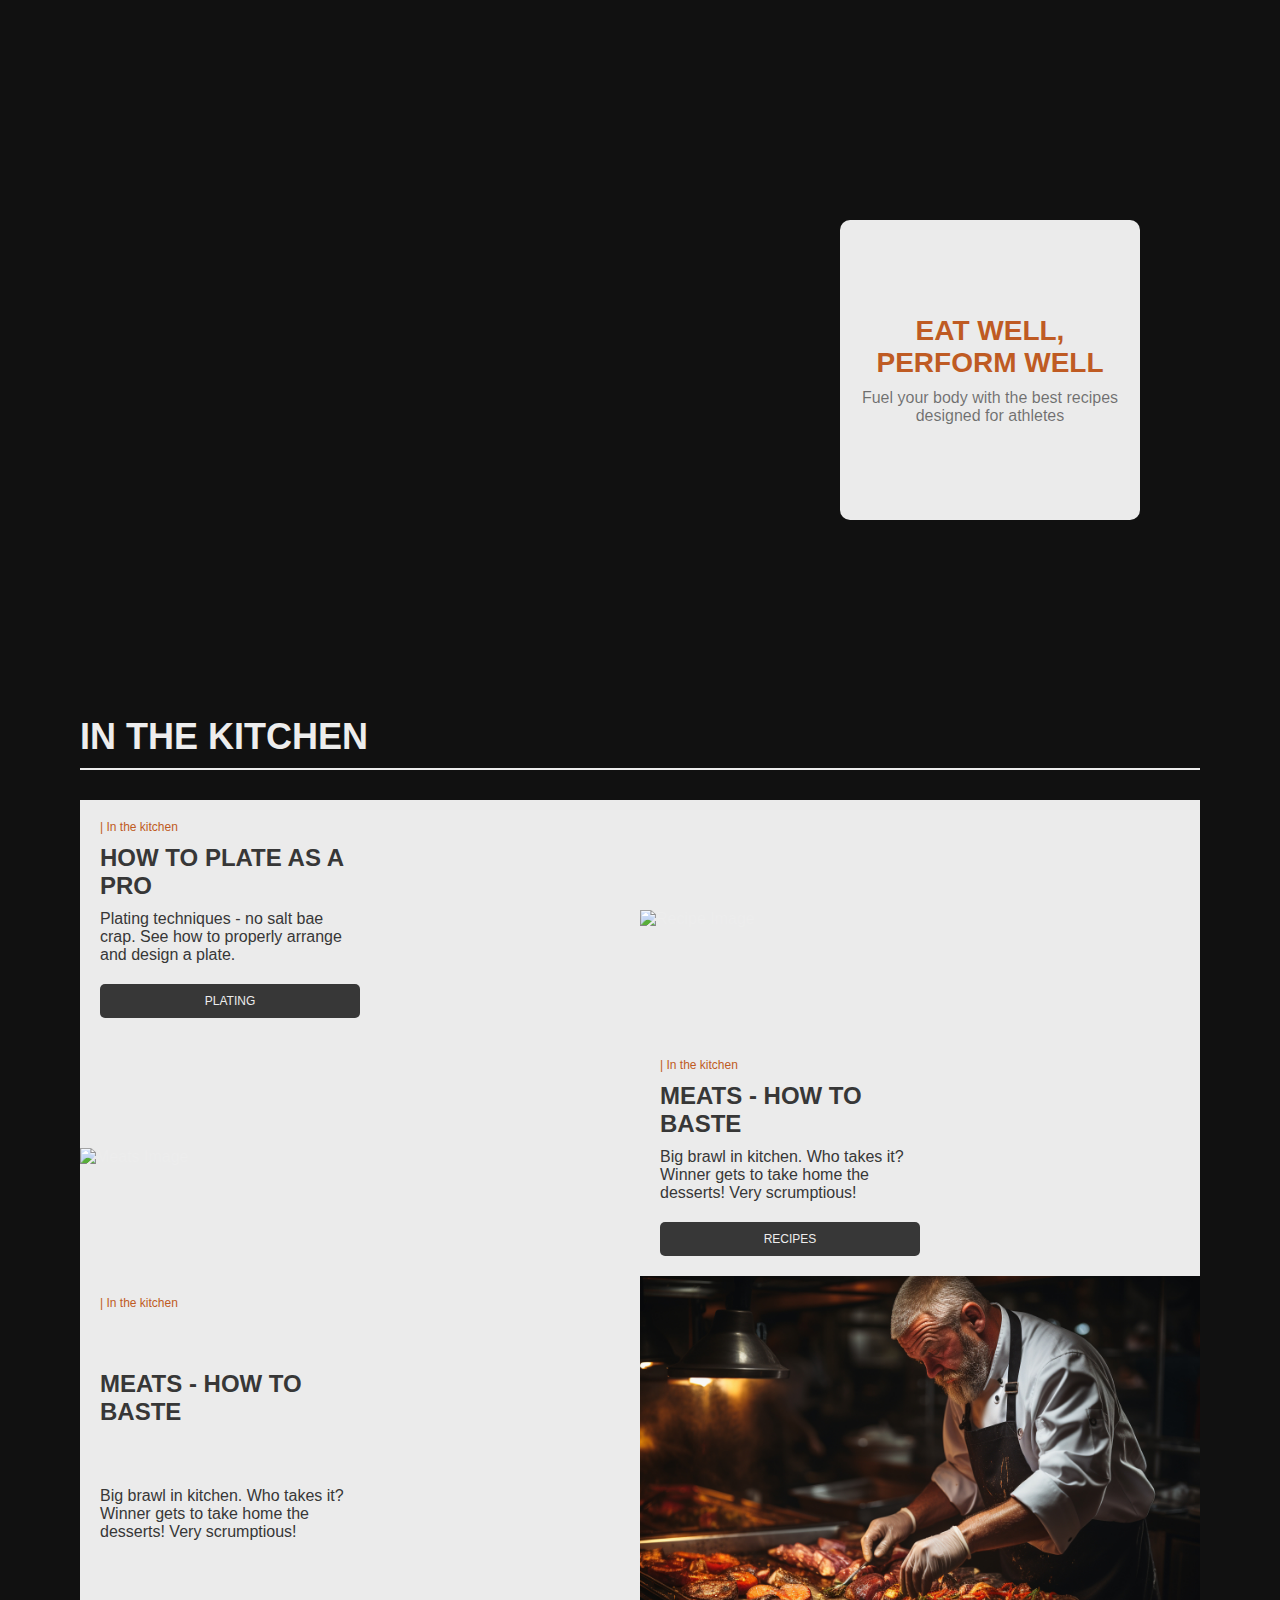
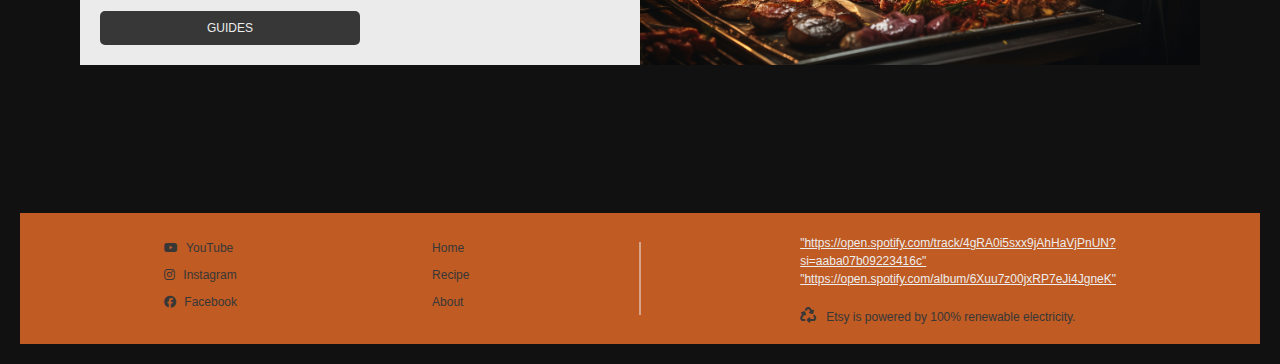
==== commit c671e7fb: "images" ====
--- a/index.html
+++ b/index.html
@@ -54,7 +54,7 @@
             <div class="todays_recipes_content">
                 <div class="todays_recipes_content_block">
                     <div class="todays_recipes_content_block_image_first">
-                        <img src="https://s3-alpha-sig.figma.com/img/0ca5/675b/b385cc3f59028e947de2c1664edab663?Expires=1731888000&Key-Pair-Id=APKAQ4GOSFWCVNEHN3O4&Signature=ToL6MM-Dg6ORgfv9o2xnjj8KvwvwIa5jraT~Z7niLABkR5u~-ZwGlMyt91NmUnWYjD~bX5Gl0wKFXSeRHEHAwP1coDlUg4jQ5Nu3Ydd07h4~HlpeFPUzJ-0BiC8BHSzgmVfOHDgFI42-RY70M9qWSt-IMsNP6lAo1bWPyn5kj~Ydnn0Yqj1vPGdXN6TF1AenPEfd-JZNkuR6v08VY7QlI73ejjYpK8vRh~sZfv9TlswaWf5rRCtJnODBWGzWqyOrpWlSVKMAKsOtoyKzItx04OwL1jysncpIH9OfR~q0AEV~fKPyiZIkGGC14-f43q0WVjo6NXLDR8CRHodo67CGgQ__" alt="">
+                        <img src="EASV_images/craptacular.png" alt="">
                     </div>
                     <div class="todays_recipes_content_block_text">
                         <div class="todays_recipes_content_block_text_top">
@@ -78,7 +78,7 @@
                 </div>
                 <div class="todays_recipes_content_block">
                     <div class="todays_recipes_content_block_image">
-                        <img src="https://s3-alpha-sig.figma.com/img/82b0/49c8/a2098b07414c979d2df668dbbc7cd9cd?Expires=1731888000&Key-Pair-Id=APKAQ4GOSFWCVNEHN3O4&Signature=Ig2HiuLWzPc1nD7srtlV0~IvacnXEb8Y9nw8RKri4YvuTgbdHRlFPJrMIF4HgqUJzP7XAhiCH~[base64]~1o6K3V-Eq9NW~5E6Lf4WynA0gcIp-e2V-qj7mAEkQ3x786Bw__" alt="">
+                        <img src="EASV_images/dressing.jpeg" alt="">
                     </div>
                     <div class="todays_recipes_content_block_text">
                         <div class="todays_recipes_content_block_text_top">
@@ -103,7 +103,7 @@
                 </div>
                 <div class="todays_recipes_content_block">
                     <div class="todays_recipes_content_block_image">
-                        <img src="https://s3-alpha-sig.figma.com/img/0da1/266c/a0240a8334f162df27a0d9e3b7f6fc4f?Expires=1731888000&Key-Pair-Id=APKAQ4GOSFWCVNEHN3O4&Signature=YsXg3UBfp~xNq2ENv0v43YrpDlUwZwNONuNPe7quhL4CRWx4LYh5r3kv~3KokjH3zZn9emRvGfYzo2yOhFwXVfQZC981ydT7-fwtbuFJK8XYIcgxTcU9Mf1qRXuCRbXEFceA~84c5lt6wHeNctHAGQBsPHoOPFVsR9yvNeBA4e~QP7bIKXi6JEwz9X5rLrfQLMxLzzUU~AQEmlbX1mQk45KpOo6b~pHoC38THlKpHBF9oAvglxbNCIF~sLYvsZrknhQRB2ab2OM6L0WQcMoOQ3bDkGRDSN8CMrpn0xXH5GEUlAhg16VPlzuXd6TmyXUT9frsvmoau4IYG56vJ22SSw__" alt="">
+                        <img src="EASV_images/dessert.png" alt="">
                     </div>
                     <div class="todays_recipes_content_block_text">
                         <div class="todays_recipes_content_block_text_top">
@@ -127,7 +127,7 @@
                 </div>
                 <div class="todays_recipes_content_block">
                     <div class="todays_recipes_content_block_image">
-                        <img src="https://s3-alpha-sig.figma.com/img/2ca5/1512/065ec45906eaa1f02310718987f6aa37?Expires=1731888000&Key-Pair-Id=APKAQ4GOSFWCVNEHN3O4&Signature=YgOlBc4aNeaDal303blk2Cfu6o7hP6zB5JJfuCHEVQ2LN3AO4WNEesoJIKlAYt5SvojOUCFfnpWDBUool0y9f8KW8uNVDdPsjPnmqSDYUMdAr1viJgd6vpRh-urC0imApqnFX5aPHoTy8sIQVIkM6yG2eduZnSqQJcJ81S710GOBMuWTEV~-fWnKeFpPFHFd5Op7Y8qBmS1jhU0d4CtgO~rwk9sEoiPTokvy7tbsE7HXdKiFM~xeyaQk9LJ5yRHkH1FvcJf33vi9ufz~js3ZKK68zytrnFduXEQanldnoFvRe7zqzcXEGVEuL58ggendoH2GZLxLRP-yPADGzLtTmw__" alt="">
+                        <img src="EASV_images/chicken.png" alt="">
                     </div>
                     <div class="todays_recipes_content_block_text">
                         <div class="todays_recipes_content_block_text_top">
@@ -224,7 +224,7 @@
                     <!-- Recipe Card 2 -->
                     <div class="recipe-card">
                         <div class="image-section">
-                            <img src="https://s3-alpha-sig.figma.com/img/82b0/49c8/a2098b07414c979d2df668dbbc7cd9cd?Expires=1730678400&Key-Pair-Id=APKAQ4GOSFWCVNEHN3O4&Signature=DOiJJjoLd71lv3N-JirU8a7FtOR9sW2Mewnaa1tOSv8wSV7Phy1I3B39jSYreMdYHRUdpaVmimJCwj5Www-p6KlupyjPBGPfWWSDX3Z7hSmZ3UC~vVEQltpSIUmuqiXl7tPJNtEAol54~8h9JOja-pFimX71sxH11XbsG6gAgyqDHDl5m0T8VsIzrQQsDo3fuqtdkznGZcjRpWf-m~IowulsuyC2fdyP2DSNYTy3NjwMwzYoXUtembzuBcuIs48INfmv4PF2KJLWli1ohpfPuMCMQAnFmQyG974QHjI-ZljUclCGdWLyTgEWY843dDCWMjFHVv5hZEnit2bvREfhtg__" alt="Recipe Image">
+                            <img src="EASV_images/dressing.jpeg" alt="Recipe Image">
                         </div>
                         
                     </div>
@@ -233,7 +233,7 @@
                     <div class="recipe-card">
                         
                         <div class="image-section">
-                            <img src="https://s3-alpha-sig.figma.com/img/6998/cb5c/6dc02ad247c7559aa3baa0371f5f1b48?Expires=1730678400&Key-Pair-Id=APKAQ4GOSFWCVNEHN3O4&Signature=WgY37g8cm6MZih-ooaByk0zae6oQYDqX2ZRIiScCIFHQCH0spbl55s3ie1zYMkQCwyHGnHWjLUF9t31kTCjHmW0lr61SxAscn0acdyUXok3~ax8q1YzfsAdf-651cIyKTgdKseLS4n4b1aa0Ftw9l1~5V~VmBTZbcAoWU0Jd7FWGUzF3WXhflyfZOHPLF6w3cIIBtImarYy9DFaAlxntl5I51dWjEuy5OwOSlg6xGsEn5xoek4iHqX6OkMiEDHLPDB7IR2TJsbImCZcXAuN~KnxZEgZEu3REdiXix2pH2x8w1yqcehrE5Kd5nhM-TSffeqmz~HF0dxtYe8xT-vxqWA__" alt="Meats Image">
+                            <img src="EASV_images/recipe.jpeg" alt="Meats Image">
                         </div>
                     </div>
 
@@ -268,7 +268,7 @@
                     <!-- Recipe Card 6 -->
                     <div class="recipe-card">
                         <div class="image-section">
-                            <img src="https://s3-alpha-sig.figma.com/img/f4f2/3a31/58058e8efdd26ecf7928723dfb7b3718?Expires=1730678400&Key-Pair-Id=APKAQ4GOSFWCVNEHN3O4&Signature=GaD2rDhvfIesPx5QOlSyY5mjv9Gv12ZsNvqy0FvsDk2reoiEBIkNeWkAXdHjRqBydPQR3P0w5rI~ENHoPgJKwjKxojWTt2Bfo~MKDIuIc~Y9TL833~[base64]" alt="Grill Image">
+                            <img src="EASV_images/grill.jpeg" alt="Grill Image">
                         </div>
                         
                         </div>
--- a/css/style.css
+++ b/css/style.css
@@ -97,14 +97,13 @@
 }
 
 .hero { /* Parent with 100% width*/
-  background-image: url('https://s3-alpha-sig.figma.com/img/373d/b832/eb54bd65b2060f54024c3d369b383fa9?Expires=1731888000&Key-Pair-Id=APKAQ4GOSFWCVNEHN3O4&Signature=GN2lC6pyfrioEXB4bAm37GHKbKWln2jJjjCO6sONbc8cFu19VoQrKBN8NPygNhO-18M2hw1tPy3R~-BeucHvMnKg9~3-WZzSWj6q4nyPQ2-WkpZ~EpyDxJ45w1UO10ewLJ-qsQrgiHYVYTWvfphnwv1vD4PNC5bcbQfXHKbnncB06MZIaLhbFye5i-hzJd05S8~jmhhtWMcX05KiGBPHwRmacuonD9~WqYpAjngTJ-mEMIS~aoXYMuyZ2nHphnhDqtK35qnQf4Uc8hnteEkfSdjCJDbc7GU15i3oFfCDxK0QIf3prAMWjGewgUWTZeYBrinGNOCU6ixdBHHdyYrhoA__');
+  background-image: url('/EASV_images/lentil_soup.jpeg');
   width:var(--width-full);
   height:auto;
   min-height:600px;
   background-repeat: no-repeat;
   background-size: cover;
   background-position: center center;
-
   margin-top:-40px;
   color:var(--background-color-light);
 } 
@@ -450,7 +449,7 @@
 .heroimage {
   width: 100%;
   height: 600px; /* Adjust the height as needed */
-  background-image: url('https://s3-alpha-sig.figma.com/img/d126/448b/7916a93b8533afdfadbf849f32c00aea?Expires=1731888000&Key-Pair-Id=APKAQ4GOSFWCVNEHN3O4&Signature=F6GOYjo4qgJrvyrJN5ZBXoF7h3DD8s921FwfolZWM0DfumItPB-AXRXOtySlUx-dS5AdfYZXfP9pro-P5HApWxsBR8UvBcLgnFN0uAMmb-bWPCfeKNmeHYrMv~~EJJgQlpK42VzpCXftK5gSnhbBy8YQXSRX-1fQK6kkImCicfvAf2Rr22js1vUXZ5GmTtSVhUeSuZPDEwJ3DL~-BmZPklBQqHezyoHKGL-38s7-sd7UL7N-3wcADJGqpqlax8sMeBp2i6pqhQMtRyRv4Roph-AVPi~qgX9D3jC6pX1qX89KsPsJxmuFhbt4uQpibd5cvmuLkz5aLlYD5rZNp6HTSQ__'); /* Replace with your desired image URL */
+  background-image: url('/EASV_images/Cake.jpeg'); /* Replace with your desired image URL */
   background-size: cover;
   background-position: center;
   position: relative;
@@ -675,360 +674,879 @@
 
 
 
-/* new page */
+/* Recipe_page */
+.color-primary {
+  color:var(--primary-color);
+}
+
+.recipe_details {
+  display:grid;
+  grid-template-columns: repeat(12, 1fr);
+  grid-template-rows: auto;
+  gap:var(--grid-gap);
+  width:var(--width-12col);
+  margin: 0 auto;
+  padding:100px 0 0 0;
+}
+
+.recipe_details_left {
+  grid-column: 1 / span 6;
+}
+
+
+.recipe-hero-container {/* child to follow to 12 column */
+  display:grid;
+  grid-template-columns: repeat(12, 1fr);
+  grid-template-rows: auto auto auto;
+  width:var(--width-12col);
+  gap:var(--grid-gap);
+  margin: 0 auto;
+} 
+
+.recipe-hero-text {
+  grid-column: 1 / span 4;
+  margin-top:0px;
+  grid-row: 1;
+  color: var(--background-color-light);
+}
+
+.recipe-hero-text-smallest {
+  font-size: 12px;
+}
+
+.recipe-hero-text-medium {
+  font-size: 32px;
+  text-transform: uppercase;
+  margin-top:15px;
+}
+
+.recipe-hero-text-large {
+  font-size: 37px;
+  text-transform: uppercase;
+  font-weight: 900;
+  margin-top:5px;
+  margin-bottom:15px
+}
+
+
+/* START HERE */
+/* PART I - Three icon+info */
+.recipe_details_ingredient_block_info_three {
+  display: grid;
+  grid-template-columns: repeat(3, 1fr);
+  gap: var(--grid-gap);
+  margin:30px 0 0 0;
+  color: var(--background-color-light);
+}
+
+.recipe_details_ingredient_block_info_three_item {
+  display: flex;
+  padding: 10px 0;
+}
+
+.recipe_details_ingredient_block_info_three_item i {
+  color: var(--primary-color);
+  padding: 0 10px 0 0;
+  font-size: 20px;
+}
+
+/* Part I End */
+
+
+
+/* PART II - input field ingredients start */
+.recipe_details_ingredients {
+  margin: 0 0 30px 0 ;
+  color: var(--background-color-light);
+  padding: 20px 20px 5px 20px;
+  background: rgb(78,78,78);
+  background: linear-gradient(90deg, rgba(78,78,78,1) 0%, rgba(0,0,0,1) )
+}
+
+.recipe_details_ingredients h4 {
+  font-size: 24px;
+  margin: 0 0 20px 0;
+}
+
+.recipe_details_ingredient_block_checkboxes {
+  display: flex;
+  flex-wrap: wrap;
+  margin: 0 0 20px 0;
+}
+
+.recipe_details_ingredients label {
+  width: 45%;
+  display: flex;
+  margin:10px 10px 10px 0;
+  font-size:16px;
+  align-items: center;
+}
+
+.recipe_details_ingredients input[type="checkbox"] {
+  appearance: none;
+  width: 25px;
+  height: 25px;
+  border-radius: 50%;
+  border: 2px solid var(--background-color-light); 
+  margin-right: 10px;
+  cursor: pointer;
+  position: relative;
+}
+
+.recipe_details_ingredients input[type="checkbox"]:checked {
+  background-color: var(--primary-color);
+  border: none;
+}
+
+.recipe_details_ingredients input[type="checkbox"]:checked::after {
+  content: '';
+  display: block;
+  width:5px;
+  height: 10px;
+  border: solid var(--background-color-light);
+  border-width: 0 2px 2px 0;
+  transform: translate(-50%, -50%) rotate(45deg);
+  position: absolute;
+  top: 45%;
+  left:50%;
+}
+
+
+/* input field ingredients end - PART II end */
+
+
+
+/* PART III - buttons after input fields */
+.recipe_details_ingredient_block_buttons {
+  display: flex;
+  margin: 30px 0 0 0;
+}
+
+.recipe_details_ingredient_block_buttons button {
+  background-color: transparent;
+  border: 1px solid var(--background-color-light);
+  border-radius: 5px;
+  padding: 10px 20px;
+  font-size: 12px;
+  text-transform: uppercase;
+  margin: 0 10px 0 0;
+}
+
+.recipe_details_ingredient_block_buttons button a {
+  text-decoration: none;
+  color: var(--background-color-light);
+}
+
+.recipe_details_ingredient_block_buttons button i {
+  font-size: 15px;
+  color: var(--background-color-light);
+}
+/* PART III END */
+
+
+
+/* Right side top */
+.recipe_details_right {
+  grid-column: 7 / span 6;
+  height: fit-content;
+  display: flex;
+  justify-content: center;
+  align-items: center;
+}
+
+.recipe_details_right_image {
+ 
+  height: 100%;
+  background-repeat: no-repeat;
+  background-size: cover;
+  background-position: center center;
+} 
+
+.recipe_details_right_image img {
+  width:100%;
+  height: 100%;
+  max-width: fit-content;
+  max-height: 500px;
+  margin-left: 100px;
+}
+
+/* filler to fake rest of page */
+
+.filler_block {
+  height: 50px;
+  width: 100%;
+ }
+
+ /* new page */
 * {
   margin: 0;
   padding: 0;
   box-sizing: border-box;
-}
-
-body {
+ }
+ 
+ 
+ body {
   font-family: Arial, sans-serif;
   background-color: var(--background-color-dark-bg);
   color: var(--background-color-light);
-}
-
-.container {
+ }
+ 
+ 
+ .container {
   max-width: 1200px;
   margin: 0 auto;
   padding: 20px;
   background-color: var(--background-color-dark-bg);
-}
-
-header {
+ }
+ 
+ 
+ header {
   display: flex;
   justify-content: space-between;
   align-items: center;
   padding: 20px 0;
   border-bottom: 1px solid var(--color_dark);
-}
-
-nav a {
+ }
+ 
+ 
+ nav a {
   color: var(--background-color-light);
   text-decoration: none;
   font-size: 12px;
   margin-right: 10px;
-}
-
-main {
+ }
+ 
+ 
+ main {
   display: flex;
   justify-content: space-between;
   padding: 40px 0;
-}
-
-.recipe-info {
+ }
+ 
+ 
+ .recipe-info {
   width: 50%;
-}
-
-.recipe-info h2 {
+ }
+ 
+ 
+ .recipe-info h2 {
   color: var(--primary-color);
   font-size: 14px;
-}
-
-.recipe-info h1 {
+ }
+ 
+ 
+ .recipe-info h1 {
   font-size: 36px;
   font-weight: bold;
-}
-
-.recipe-info h1 span {
+ }
+ 
+ 
+ .recipe-info h1 span {
   font-size: 48px;
   display: block;
   margin-top: 10px;
-}
-
-.details {
+ }
+ 
+ 
+ .details {
   display: flex;
   gap: 20px;
   margin: 20px 0;
-  font-size: 12px; 
-}
-
-.details div {
+  font-size: 12px;
+ }
+ 
+ 
+ .details div {
   display: flex;
   align-items: center;
-}
-
-.details i {
+ }
+ 
+ 
+ .details i {
   color: var(--primary-color);
   margin-right: 8px;
-  font-size: 12px; 
-}
-
-.ingredients {
+  font-size: 12px;
+ }
+ 
+ 
+ .ingredients {
   background: rgb(78,78,78);
   background: linear-gradient(90deg, rgba(78,78,78,1) 0%, rgba(0,0,0,1) 100%);
   padding: 20px;
   border-radius: 8px;
   margin-top: 20px;
-  font-size: 12px; 
-}
-
-.ingredients h3 {
-  font-size: 16px; 
+  font-size: 12px;
+ }
+ 
+ 
+ .ingredients h3 {
+  font-size: 16px;
   margin-bottom: 10px;
-}
-
-.ingredients ul {
+ }
+ 
+ 
+ .ingredients ul {
   list-style: none;
   display: grid;
-  grid-template-columns: repeat(2, 1fr); 
-  gap: 10px; 
-}
-
-.ingredients li {
-  font-size: 12px; 
+  grid-template-columns: repeat(2, 1fr);
+  gap: 10px;
+ }
+ 
+ 
+ .ingredients li {
+  font-size: 12px;
   margin-bottom: 10px;
-}
-
-.ingredients li i {
+ }
+ 
+ 
+ .ingredients li i {
   color: var(--background-color-light);
   margin-right: 10px;
-  font-size: 12px; 
-}
-
-
-.actions {
+  font-size: 12px;
+ }
+ 
+ 
+ 
+ 
+ .actions {
   margin-top: 20px;
-}
-
-.actions button {
+ }
+ 
+ 
+ .actions button {
   background-color: var(--background-color-dark-bg);
   color: var(--background-color-light);
   border: 1px solid var(--color_dark);
-  padding: 8px 16px; 
+  padding: 8px 16px;
   margin-right: 10px;
   cursor: pointer;
   display: inline-flex;
   align-items: center;
   border-radius: 4px;
-  font-size: 12px; 
-}
-
-.actions button i {
+  font-size: 12px;
+ }
+ 
+ 
+ .actions button i {
   margin-right: 8px;
-  font-size: 12px; 
-}
-
-.actions button:hover {
+  font-size: 12px;
+ }
+ 
+ 
+ .actions button:hover {
   color:var(--color_dark)
-}
-
-.recipe-image {
+ }
+ 
+ 
+ .recipe-image {
   width: 40%;
   display: flex;
   justify-content: center;
   align-items: center;
-}
-
-.recipe-image img {
+ }
+ 
+ 
+ .recipe-image img {
   width: 100%;
   border-radius: 8px;
-}
-
-/* General styling */
-
-.recipe-container-again {
+ }
+ 
+ 
+ /* General styling */
+ 
+ 
+ .recipe-container-again {
   display: flex;
   gap: 20px;
   align-items: baseline;
   background-color: var(--background-color-dark-bg);
-  margin-left: 80px;
-  margin-right: 80px;
-}
-
-/* Instructions section */
-.instructions-again {
+ }
+ 
+ 
+ /* Instructions section */
+ .instructions-again {
   width: 60%;
   padding-right: 20px;
   margin-left: 100px;
   height: 1000px;
-}
-
-.instructions-again h2 {
+ }
+ 
+ 
+ .instructions-again h2 {
   font-size: 24px;
   border-bottom: 2px solid var(--color_dark);
   padding-bottom: 10px;
   margin-bottom: 20px;
-}
-
-.steps-again {
+ }
+ 
+ 
+ .steps-again {
   display: flex;
   flex-direction: column;
   gap: 10px;
-}
-
-.step-again {
+ }
+ 
+ 
+ .step-again {
   display: flex;
   align-items: flex-start;
   margin-bottom: 20px;
-}
-
-.step-number-again {
+ }
+ 
+ 
+ .step-number-again {
   font-size: 14px;
   color: var(--background-color-light);
   font-weight: bold;
   padding-right: 10px;
-}
-
-/* Ingredients section */
-.ingredients-continue-again {
+ }
+ 
+ 
+ /* Ingredients section */
+ .ingredients-continue-again {
   width: 40%;
   background-color: none;
   margin-right: 100px;
-}
-
-.ingredients-continue-again h2 {
+ }
+ 
+ 
+ .ingredients-continue-again h2 {
   font-size: 24px;
   border-bottom: 2px solid var(--color_dark);
   padding-bottom: 10px;
   margin-bottom: 20px;
-}
-
-.ingredients-continue-again ul {
+ }
+ 
+ 
+ .ingredients-continue-again ul {
   padding-left: 0;
   font-size: 16px;
   margin: none;
   text-align: left;
   justify-content: flex-start;
-}
-
-.ingredients-continue li {
+ }
+ 
+ 
+ .ingredients-continue li {
   margin-bottom: 10px;
   padding-bottom: 5px;
-  margin: 0%;  
-}
-
-/* The same again */
-
-
-.recipe-container {
+  margin: 0%; 
+ }
+ 
+ 
+ /* The same again */
+ 
+ 
+ 
+ 
+ .recipe-container {
   display: flex;
   gap: 20px;
   align-items: baseline;
   background-color: var(--background-color-dark-bg);
-  margin-left: 80px;
-  margin-right: 80px;
-}
-
-/* Instructions section */
-.instructions {
+ }
+ 
+ 
+ /* Instructions section */
+ .instructions {
   width: 60%;
   padding-right: 20px;
   margin-left: 100px;
   height: 1000px;
-}
-
-.instructions h2 {
+ }
+ 
+ 
+ .instructions h2 {
   font-size: 24px;
   border-bottom: 2px solid var(--color_dark);
   padding-bottom: 10px;
   margin-bottom: 20px;
-}
-
-.steps {
+ }
+ 
+ 
+ .steps {
   display: flex;
   flex-direction: column;
   gap: 10px;
-}
-
-.step {
+ }
+ 
+ 
+ .step {
   display: flex;
   align-items: center;
   margin-bottom: 20px;
-}
-
-.step-number {
+ }
+ 
+ 
+ .step-number {
   font-size: 14px;
   color: var(--primary-color);
   font-weight: bold;
   writing-mode: vertical-rl; /* Position step number vertically */
   transform: rotate(180deg); /* Rotate to appear horizontally */
   margin-right: 10px;
-}
-
-/* Ingredients section */
-.ingredients-continue {
+ }
+ 
+ 
+ /* Ingredients section */
+ .ingredients-continue {
   width: 40%;
   background-color: none;
   margin-right: 100px;
-}
-
-.ingredients-continue h2 {
+ }
+ 
+ 
+ .ingredients-continue h2 {
   font-size: 24px;
   border-bottom: 2px solid var(--color_dark);
   padding-bottom: 10px;
   margin-bottom: 20px;
-}
-
-.ingredients-continue ul {
+ }
+ 
+ 
+ .ingredients-continue ul {
   list-style-type: none;
   padding-left: 0;
   font-size: 16px;
   margin: none;
   text-align: left;
   justify-content: flex-start;
-}
-
-.ingredients-continue li {
+ }
+ 
+ 
+ .ingredients-continue li {
   margin-bottom: 10px;
   padding-bottom: 5px;
-  margin: 0%;  
-}
-
-/* Style the ingredients list */
-.ingredients ul {
+  margin: 0%; 
+ }
+ 
+ 
+ /* Style the ingredients list */
+ .ingredients ul {
   list-style-type: none;
   padding: 0;
-}
-
-.ingredients li {
+ }
+ 
+ 
+ .ingredients li {
   margin-bottom: 10px;
-}
-
-.ingredients label {
+ }
+ 
+ 
+ .ingredients label {
   cursor: pointer;
   font-size: 16px;
   display: flex;
   align-items: center;
   gap: 5px;
   color: var(--background-color-light);
-}
-
-.ingredients input[type="checkbox"] {
-  display: none; /* Hide the checkbox */
-}
-
-/* Style for the checked state */
-.ingredients input[type="checkbox"]:checked + label {
-  color: var(--background-color-light);
-}
-
-.ingredients input[type="checkbox"]:checked + label i {
-  color: var(--primary-color);
-  content: "\f111"; /* Change icon to check-circle */
-}
-
-.ingredients label i {
-  transition: color 0.3s ease;
-}
-
-
-
-/* Responsive design for smaller screens */
+ }
+
+
+
+ /* Third page */
+* {
+  margin: 0;
+  padding: 0;
+  box-sizing: border-box;
+}
+
+.body_third {
+  font-family: Arial, sans-serif;
+  line-height: 1.6;
+  color: #333;
+  padding: 20px;
+  display: flex;
+  flex-direction: column;
+}
+
+.head1, .head2, .head3 {
+  color: #333;
+}
+
+.recipe-header {
+  text-align: center;
+  margin-bottom: 20px;
+}
+
+.recipe-header, .head1 {
+  font-size: 2.5rem;
+  color: #543a3a;
+  animation: fadeIn 1.5s ease-in-out;
+}
+
+.subtitle {
+  font-size: 1.2rem;
+  color: #6d6d6d;
+  animation: fadeIn 2s ease-in-out;
+}
+
+.hero-image {
+  position: relative;
+  overflow: hidden;
+  margin-bottom: 20px;
+}
+
+.hero-image img {
+  width: 100%;
+  height: auto;
+  border-radius: 10px;
+  transition: transform 0.5s ease;
+}
+
+.hero-image img:hover {
+  transform: scale(1.05);
+}
+
+.hero-image .overlay {
+  position: absolute;
+  top: 50%;
+  left: 50%;
+  transform: translate(-50%, -50%);
+  background-color: rgba(0, 0, 0, 0.5);
+  color: #fff;
+  padding: 10px 20px;
+  border-radius: 5px;
+  opacity: 0;
+  transition: opacity 0.5s ease;
+}
+
+.hero-image:hover .overlay {
+  opacity: 1;
+}
+
+.ingredients-sidebar {
+  position: sticky;
+  top: 20px;
+  background-color: #fff;
+  padding: 20px;
+  border-radius: 10px;
+  box-shadow: 0px 4px 10px rgba(0, 0, 0, 0.1);
+  max-width: 300px;
+  margin-bottom: 40px;
+}
+
+.ingredients-sidebar, .head2 {
+  color: #543a3a;
+}
+
+.ingredients-list_third {
+  list-style-type: disc;
+  padding-left: 20px;
+}
+
+.instructions-section_third, .notes-section, .tips-section, .nutrition-section {
+  margin-bottom: 40px;
+  padding: 20px;
+  background-color: #fff;
+  border-radius: 10px;
+  box-shadow: 0px 4px 10px rgba(0, 0, 0, 0.1);
+}
+
+.steps_third .step_third {
+  margin-bottom: 15px;
+  padding: 10px;
+  border-left: 3px solid #543a3a;
+  animation: slideIn 1s ease;
+}
+
+.steps_third, .head3{
+  color: #543a3a;
+  font-size: 1.1rem;
+  margin-bottom: 5px;
+}
+
+.steps_third p {
+  margin-left: 15px;
+}
+
+.notes-section, .tips-section, .nutrition-section {
+  background-color: var(--background-color-light);
+}
+
+
+/* Animations */
+@keyframes fadeIn {
+  from { opacity: 0; }
+  to { opacity: 1; }
+}
+
+@keyframes slideIn {
+  from { opacity: 0; transform: translateX(-20px); }
+  to { opacity: 1; transform: translateX(0); }
+}
+
+
+
+ /* Default desktop styles go here above the media queries */
+
+/* Media query for tablets (widths up to 768px) */
 @media (max-width: 768px) {
-  .recipe-container {
-      flex-direction: column;
+  .container {
+    padding: 10px;
+  }
+
+  header {
+    flex-direction: column;
+    align-items: flex-start;
+  }
+
+  nav a {
+    font-size: 14px;
+    margin-right: 8px;
+  }
+
+  main {
+    flex-direction: column;
+    padding: 20px 0;
+  }
+
+  .recipe-info {
+    width: 100%;
+  }
+
+  .recipe-info h2 {
+    font-size: 16px;
+  }
+
+  .recipe-info h1 {
+    font-size: 28px;
+  }
+
+  .recipe-info h1 span {
+    font-size: 36px;
+    margin-top: 5px;
+  }
+
+  .details {
+    flex-direction: column;
+    gap: 10px;
+  }
+
+  .details div {
+    font-size: 14px;
+  }
+}
+
+/* Media query for phones (widths up to 480px) */
+@media (max-width: 480px) {
+  .container {
+    padding: 5px;
+  }
+
+  nav a {
+    font-size: 12px;
+    margin-right: 5px;
+  }
+
+  .recipe-info h2 {
+    font-size: 14px;
+  }
+
+  .recipe-info h1 {
+    font-size: 24px;
+  }
+
+  .recipe-info h1 span {
+    font-size: 30px;
+  }
+
+  .details {
+    gap: 5px;
+  }
+
+  .details div {
+    font-size: 12px;
+  }
+}
+
+ 
+ /* Default desktop styles go here above the media queries */
+
+/* Media query for tablets (widths up to 768px) */
+@media (max-width: 768px) {
+  .recipe-container, .recipe-container-again {
+    flex-direction: column;
+    align-items: center;
+    padding: 10px;
+  }
+
+  .instructions, .instructions-again, .ingredients-continue, .ingredients-continue-again, .ingredients {
+    width: 100%;
+    margin: 0;
+    padding: 0 10px;
+  }
+
+  .ingredients ul, .ingredients-continue ul, .ingredients-continue-again ul {
+    grid-template-columns: 1fr; /* Make list items stack in a single column */
+  }
+
+  .step-number {
+    writing-mode: vertical-lr; /* Reset step number to horizontal layout */
+    transform: none;
+    margin-right: 5px;
+  }
+
+  .step-number-again {
+    writing-mode: horizontal-tb;
+    transform: none;
+    margin-right: 5px;
+  }
+
+  .actions button {
+    padding: 6px 12px;
+    font-size: 14px;
+  }
+
+  .instructions h2, .instructions-again h2, .ingredients-continue h2, .ingredients-continue-again h2 {
+    font-size: 20px;
+  }
+}
+
+/* Media query for phones (widths up to 480px) */
+@media (max-width: 480px) {
+  .recipe-container, .recipe-container-again {
+    gap: 10px;
+  }
+
+  .recipe-image {
+    width: 100%;
+  }
+
+  .instructions, .instructions-again {
+    padding-right: 0;
+    height: auto;
+  }
+
+  .ingredients ul, .ingredients-continue ul, .ingredients-continue-again ul {
+    gap: 5px;
+  }
+
+  .actions button {
+    font-size: 12px;
+    margin-right: 5px;
+    padding: 5px 10px;
+  }
+
+  .ingredients li, .ingredients-continue li, .ingredients-continue-again li {
+    font-size: 14px;
+    margin-bottom: 5px;
   }
   
-  .instructions, .ingredients {
-      width: 100%;
-  }
-  
-  .step-number {
-      font-size: 12px;
-  }
-  
-  .ingredients ul {
-      font-size: 14px;
-  }
-}
+  .ingredients h3, .instructions h2, .instructions-again h2, .ingredients-continue h2, .ingredients-continue-again h2 {
+    font-size: 18px;
+  }
+}
+
+@media (max-width: 768px) {
+  .recipe-image {
+    display: none;
+  }
+}
+
+/* Media query for phones (widths up to 480px) */
+@media (max-width: 480px) {
+  .recipe-image {
+    display: none;
+  }
+}
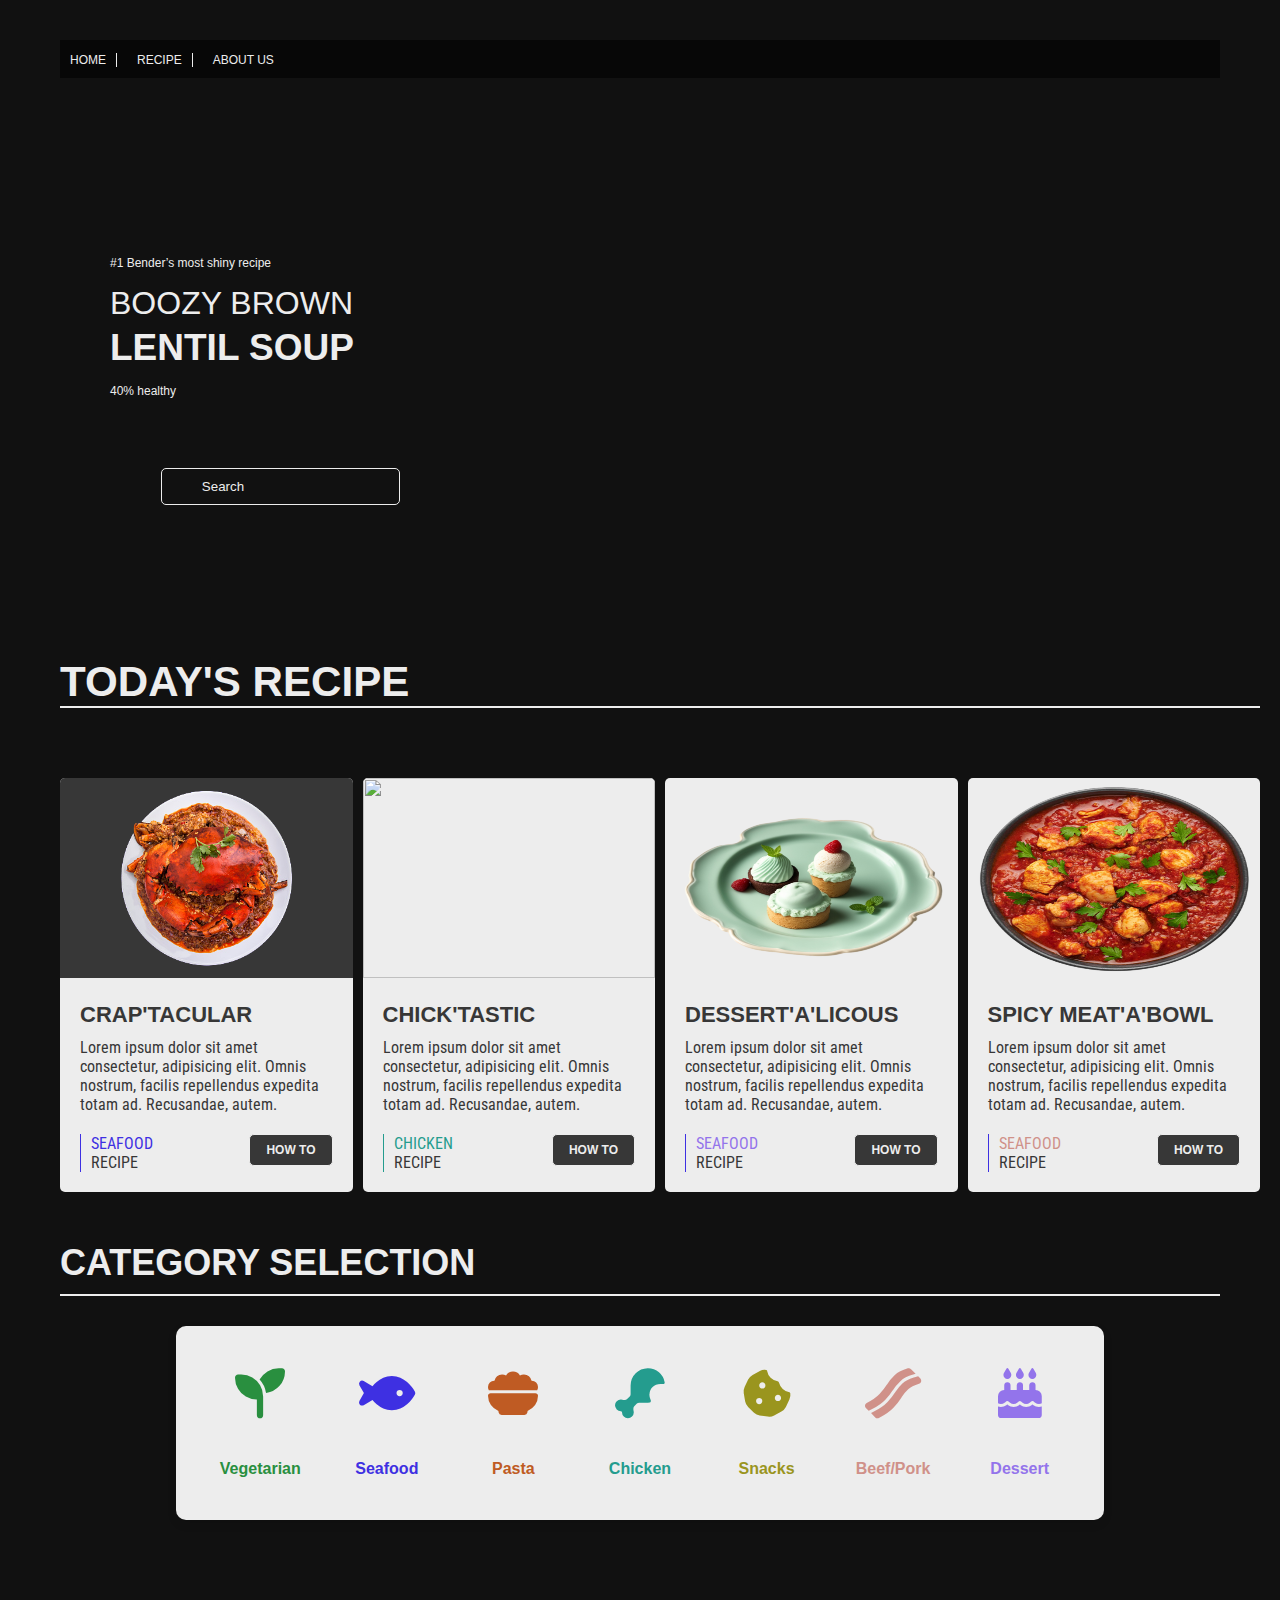
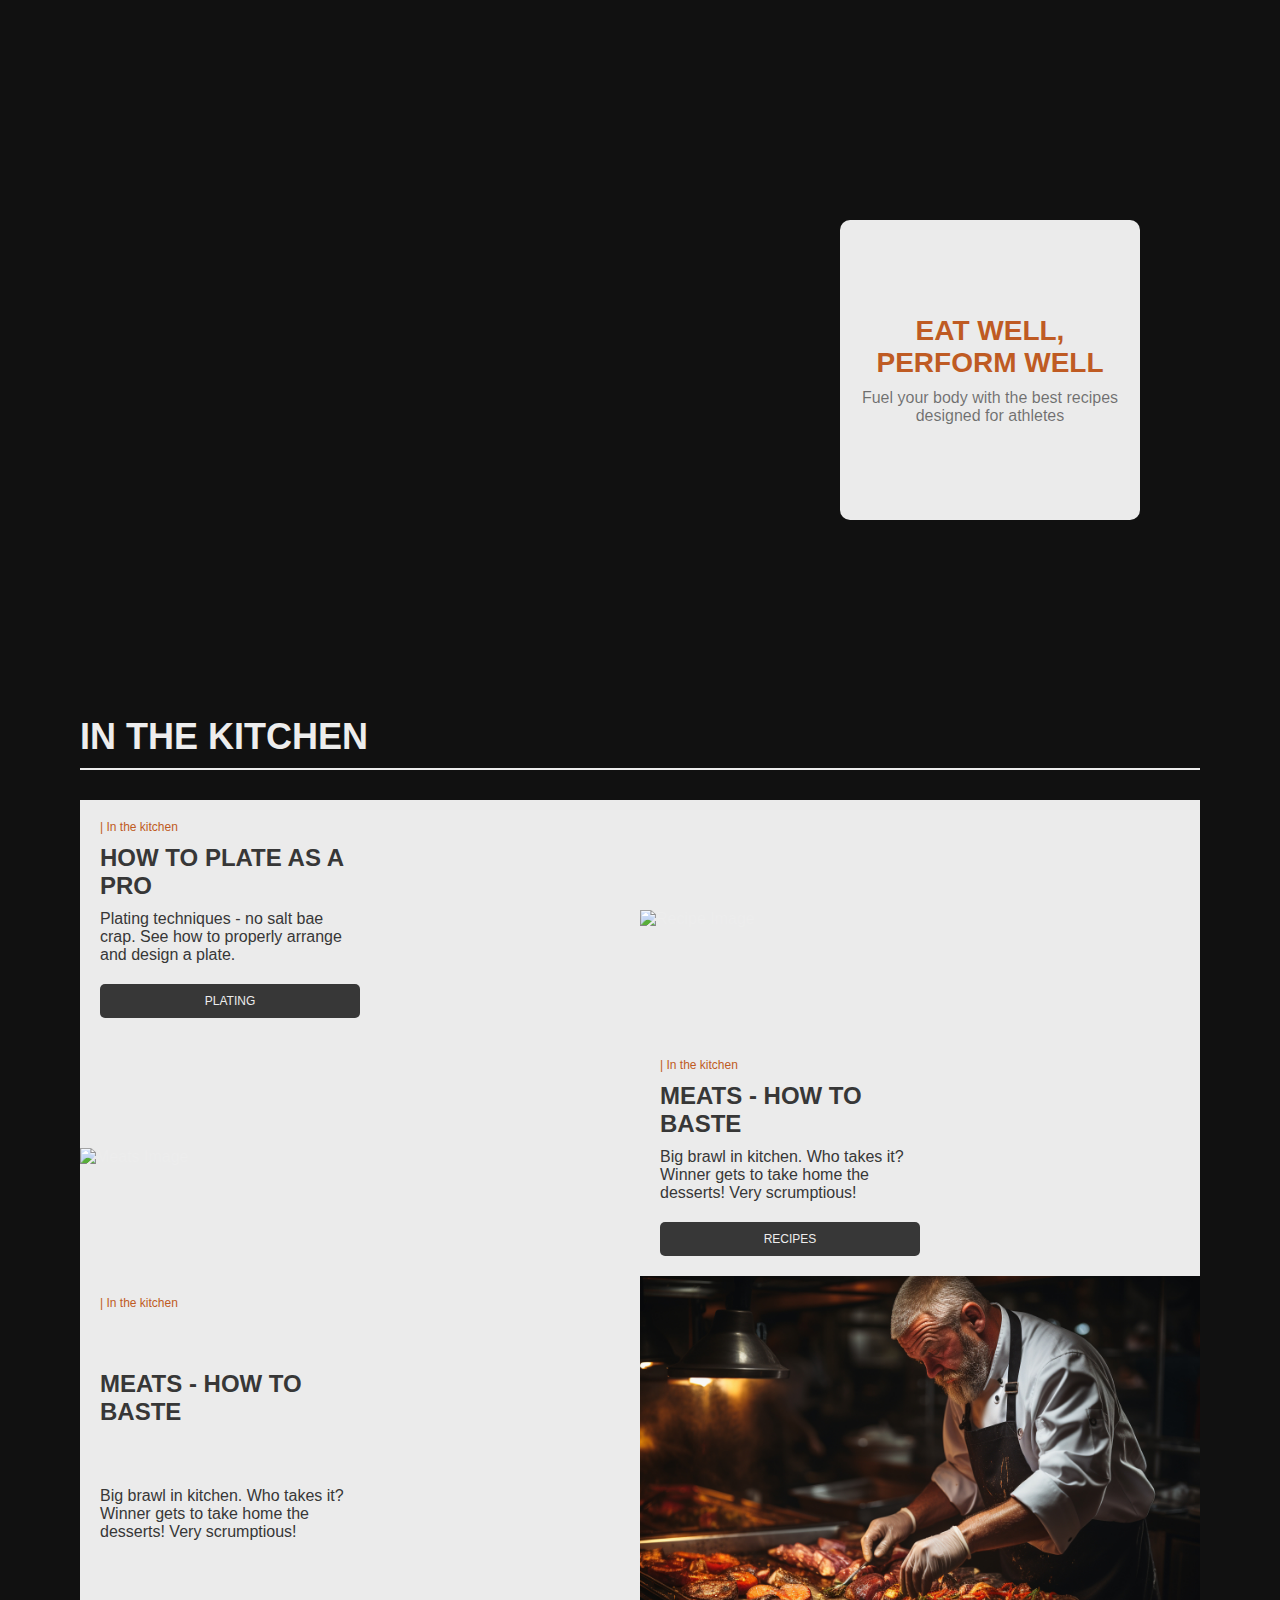
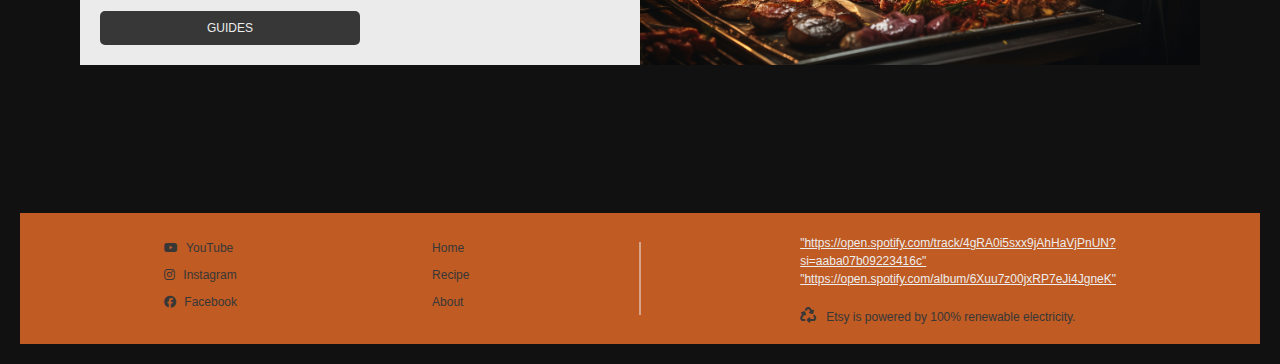
==== commit c2102a71: "image" ====
--- a/index.html
+++ b/index.html
@@ -29,6 +29,7 @@
           </div>
         </nav>
         <section class="hero">
+            <img src="EASV_images/lentil_soup.jpeg" alt="">
             <div class="hero-container">
                 <div class="hero-text">
                    <p class="hero-text-smallest">#1 Bender’s most shiny recipe</p>
--- a/css/style.css
+++ b/css/style.css
@@ -33,15 +33,6 @@
    --category-pasta: #BF5B23;
 }
 
-
-
-
-/* media queries for a mobile version*/
-
-
-
-
-
 /* reset CSS */
 * {
   margin:0;
@@ -97,7 +88,6 @@
 }
 
 .hero { /* Parent with 100% width*/
-  background-image: url('/EASV_images/lentil_soup.jpeg');
   width:var(--width-full);
   height:auto;
   min-height:600px;
@@ -365,7 +355,6 @@
     font-size: 12px;
  }
 
- /* Stylizace sekce "Category Selection" */
 .category-selection {
     text-align: center;
     margin: 50px 0;
@@ -387,7 +376,6 @@
   margin-bottom: 30px;
 }
 
-/* Tabulka kategorií */
 .category-selection table {
     background-color: var(--background-color-light);
     padding: 20px;
@@ -396,7 +384,6 @@
     box-shadow: 0px 4px 10px rgba(0, 0, 0, 0.1);
 }
 
-/* Stylizace jednotlivých buněk v tabulce */
 .category-selection td {
     padding: 20px;
     font-size: 16px;
@@ -404,13 +391,11 @@
     color: var(--color_dark);
 }
 
-/* Ikony v tabulce */
 .category-selection img {
     width: 50px;
     margin-bottom: 10px;
 }
 
-/* Centrování tabulky */
 .category-selection div {
     display: flex;
     justify-content: center;
@@ -428,7 +413,7 @@
 }
 
 i {
-    font-size: 50px; /* Increases icon size */
+    font-size: 50px; 
 }
 
 tr {
@@ -445,18 +430,16 @@
 }
 
 
-/* Hero image section styles */
 .heroimage {
   width: 100%;
-  height: 600px; /* Adjust the height as needed */
-  background-image: url('/EASV_images/Cake.jpeg'); /* Replace with your desired image URL */
+  height: 600px; 
+  background-image: url('/EASV_images/Cake.jpeg'); 
   background-size: cover;
   background-position: center;
   position: relative;
   clip-path: polygon(0 16%, 100% 34%, 100% 100%, 0% 100%); 
 }
 
-/* Square box with text inside */
 .text-box {
   background-color: var(--color-light);
   width: 300px; 
@@ -473,7 +456,6 @@
   border-radius: 10px;
 }
 
-/* Large orange text */
 .hero-title {
   font-size: 28px; 
   color: var(--primary-color);
@@ -481,13 +463,11 @@
   font-weight: bold;
 }
 
-/* Smaller black text */
 .hero-subtext {
   font-size: 16px; 
   color: var(--background-color-navigation);
 }
 
-/* Reset some basic styles */
 * {
   margin: 0;
   padding: 0;
@@ -760,7 +740,8 @@
   color: var(--background-color-light);
   padding: 20px 20px 5px 20px;
   background: rgb(78,78,78);
-  background: linear-gradient(90deg, rgba(78,78,78,1) 0%, rgba(0,0,0,1) )
+  background: linear-gradient(90deg, rgba(78,78,78,1) 0%, rgba(0,0,0,1) );
+  border-radius: 5px;
 }
 
 .recipe_details_ingredients h4 {
@@ -822,6 +803,10 @@
   margin: 30px 0 0 0;
 }
 
+.recipe_details_ingredient_block_buttons button:hover {
+  background-color: var(--color_dark)
+}
+
 .recipe_details_ingredient_block_buttons button {
   background-color: transparent;
   border: 1px solid var(--background-color-light);
@@ -855,7 +840,6 @@
 }
 
 .recipe_details_right_image {
- 
   height: 100%;
   background-repeat: no-repeat;
   background-size: cover;
@@ -969,16 +953,6 @@
  }
  
  
- .ingredients {
-  background: rgb(78,78,78);
-  background: linear-gradient(90deg, rgba(78,78,78,1) 0%, rgba(0,0,0,1) 100%);
-  padding: 20px;
-  border-radius: 8px;
-  margin-top: 20px;
-  font-size: 12px;
- }
- 
- 
  .ingredients h3 {
   font-size: 16px;
   margin-bottom: 10px;
@@ -1004,55 +978,6 @@
   margin-right: 10px;
   font-size: 12px;
  }
- 
- 
- 
- 
- .actions {
-  margin-top: 20px;
- }
- 
- 
- .actions button {
-  background-color: var(--background-color-dark-bg);
-  color: var(--background-color-light);
-  border: 1px solid var(--color_dark);
-  padding: 8px 16px;
-  margin-right: 10px;
-  cursor: pointer;
-  display: inline-flex;
-  align-items: center;
-  border-radius: 4px;
-  font-size: 12px;
- }
- 
- 
- .actions button i {
-  margin-right: 8px;
-  font-size: 12px;
- }
- 
- 
- .actions button:hover {
-  color:var(--color_dark)
- }
- 
- 
- .recipe-image {
-  width: 40%;
-  display: flex;
-  justify-content: center;
-  align-items: center;
- }
- 
- 
- .recipe-image img {
-  width: 100%;
-  border-radius: 8px;
- }
- 
- 
- /* General styling */
  
  
  .recipe-container-again {
@@ -1182,8 +1107,8 @@
   font-size: 14px;
   color: var(--primary-color);
   font-weight: bold;
-  writing-mode: vertical-rl; /* Position step number vertically */
-  transform: rotate(180deg); /* Rotate to appear horizontally */
+  writing-mode: vertical-rl; 
+  transform: rotate(180deg); 
   margin-right: 10px;
  }
  
@@ -1221,7 +1146,7 @@
  }
  
  
- /* Style the ingredients list */
+
  .ingredients ul {
   list-style-type: none;
   padding: 0;
@@ -1305,10 +1230,11 @@
   transform: translate(-50%, -50%);
   background-color: rgba(0, 0, 0, 0.5);
   color: #fff;
-  padding: 10px 20px;
+  padding: 50px 70px;
   border-radius: 5px;
   opacity: 0;
   transition: opacity 0.5s ease;
+  font-size: 20px;
 }
 
 .hero-image:hover .overlay {
@@ -1365,7 +1291,7 @@
 }
 
 
-/* Animations */
+
 @keyframes fadeIn {
   from { opacity: 0; }
   to { opacity: 1; }
@@ -1378,10 +1304,15 @@
 
 
 
- /* Default desktop styles go here above the media queries */
-
-/* Media query for tablets (widths up to 768px) */
+
 @media (max-width: 768px) {
+
+  :root {
+
+   --width-12col: 100%;     
+
+  }
+
   .container {
     padding: 10px;
   }
@@ -1428,7 +1359,7 @@
   }
 }
 
-/* Media query for phones (widths up to 480px) */
+
 @media (max-width: 480px) {
   .container {
     padding: 5px;
@@ -1461,9 +1392,7 @@
 }
 
  
- /* Default desktop styles go here above the media queries */
-
-/* Media query for tablets (widths up to 768px) */
+
 @media (max-width: 768px) {
   .recipe-container, .recipe-container-again {
     flex-direction: column;
@@ -1478,11 +1407,11 @@
   }
 
   .ingredients ul, .ingredients-continue ul, .ingredients-continue-again ul {
-    grid-template-columns: 1fr; /* Make list items stack in a single column */
+    grid-template-columns: 1fr; 
   }
 
   .step-number {
-    writing-mode: vertical-lr; /* Reset step number to horizontal layout */
+    writing-mode: vertical-lr; 
     transform: none;
     margin-right: 5px;
   }
@@ -1503,7 +1432,7 @@
   }
 }
 
-/* Media query for phones (widths up to 480px) */
+
 @media (max-width: 480px) {
   .recipe-container, .recipe-container-again {
     gap: 10px;
@@ -1544,9 +1473,216 @@
   }
 }
 
-/* Media query for phones (widths up to 480px) */
+
 @media (max-width: 480px) {
   .recipe-image {
     display: none;
   }
 }
+
+
+@media (max-width: 768px) {
+
+  
+  .category-selection h3 {
+    font-size: 28px;
+    margin-bottom: 8px;
+  }
+
+  .category-selection hr {
+    margin-bottom: 20px;
+  }
+
+  .category-selection table {
+    padding: 15px;
+    border-radius: 8px;
+  }
+
+  .category-selection td {
+    padding: 10px;
+    font-size: 14px;
+  }
+
+  .category-selection img {
+    width: 40px;
+  }
+
+  i {
+    font-size: 40px;
+  }
+
+  
+  table {
+    width: 90%;
+  }
+
+  tr {
+    height: auto; 
+  }
+
+
+  @media (max-width: 768px) {}
+
+
+  .category-selection h3 {
+    font-size: 20px;
+    margin-bottom: 5px;
+  }
+
+  .category-selection hr {
+    margin-bottom: 15px;
+  }
+
+  .category-selection table {
+    padding: 10px;
+    border-radius: 5px;
+  }
+
+  .category-selection td {
+    padding: 5px;
+    font-size: 12px;
+  }
+
+  .category-selection img {
+    width: 30px;
+  }
+
+  i {
+    font-size: 30px;
+  }
+
+  table {
+    width: 100%;
+  }
+
+  tr {
+    height: auto;
+  }
+}
+
+
+
+@media (max-width: 768px) {
+  .recipe_details_ingredient_block {
+    padding: 20px;
+  }
+
+  .recipe_details_ingredient_block_info_three {
+    display: flex;
+    flex-direction: column;
+    align-items: center;
+    margin-bottom: 20px;
+  }
+
+  .recipe_details_ingredient_block_info_three_item {
+    width: 100%;
+    text-align: center;
+    margin-bottom: 10px;
+  }
+
+  .recipe_details_ingredients {
+    margin-bottom: 20px;
+  }
+
+  .recipe_details_ingredient_block_checkboxes {
+    display: flex;
+    flex-direction: column;
+    gap: 10px;
+    padding-left: 20px;
+  }
+
+  .recipe_details_ingredient_block_buttons {
+    display: flex;
+    flex-direction: column;
+    align-items: center;
+    gap: 15px;
+  }
+
+  .recipe_details_ingredient_block_buttons button {
+    width: 100%;
+    padding: 10px;
+    text-align: center;
+  }
+
+  .recipe_details_ingredient_block_buttons button a {
+    display: block;
+    margin-top: 5px;
+  }
+}
+
+
+@media (max-width: 768px) {
+  
+  .recipe_details_right_image {
+    display: none; 
+  }
+  
+  .recipe_details_right {
+    grid-column: 1 / span 12; 
+    display: flex;
+    justify-content: center; 
+    align-items: center;      
+    height: auto;             
+    padding: 20px;            
+    flex-direction: column;   
+  }
+}
+
+
+@media (max-width: 768px) {
+ 
+  .todays_recipes_content {
+    grid-template-columns: 1fr;
+    width: 100%;  
+  }
+
+  
+  .todays_recipes_content_block_image img {
+    height: 300px; 
+  }
+
+  .todays_recipes_content_block_image_first img {
+    height: 300px; 
+  }
+
+  .todays_recipes_headline {
+    font-size: 28px; 
+    margin-top: 10px;
+  }
+
+  
+  .todays_recipes_content_block_text {
+    padding: 15px;
+  }
+
+  .todays_recipes_content_block_text h4 {
+    font-size: 18px; 
+  }
+
+  .todays_recipes_content_block_text p {
+    font-size: 14px; 
+  }
+
+  .todays_recipes_content_block_bottom_area {
+    flex-direction: column; 
+    margin-top: 10px;
+  }
+
+  .todays_recipes_content_block_bottom_area_left {
+    padding: 0;
+    border-left: none; 
+    margin-bottom: 10px;
+  }
+}
+
+
+
+@media (max-width: 768px) {
+  
+  .footer-info {
+    display: none !important; 
+  }
+
+}
+
+
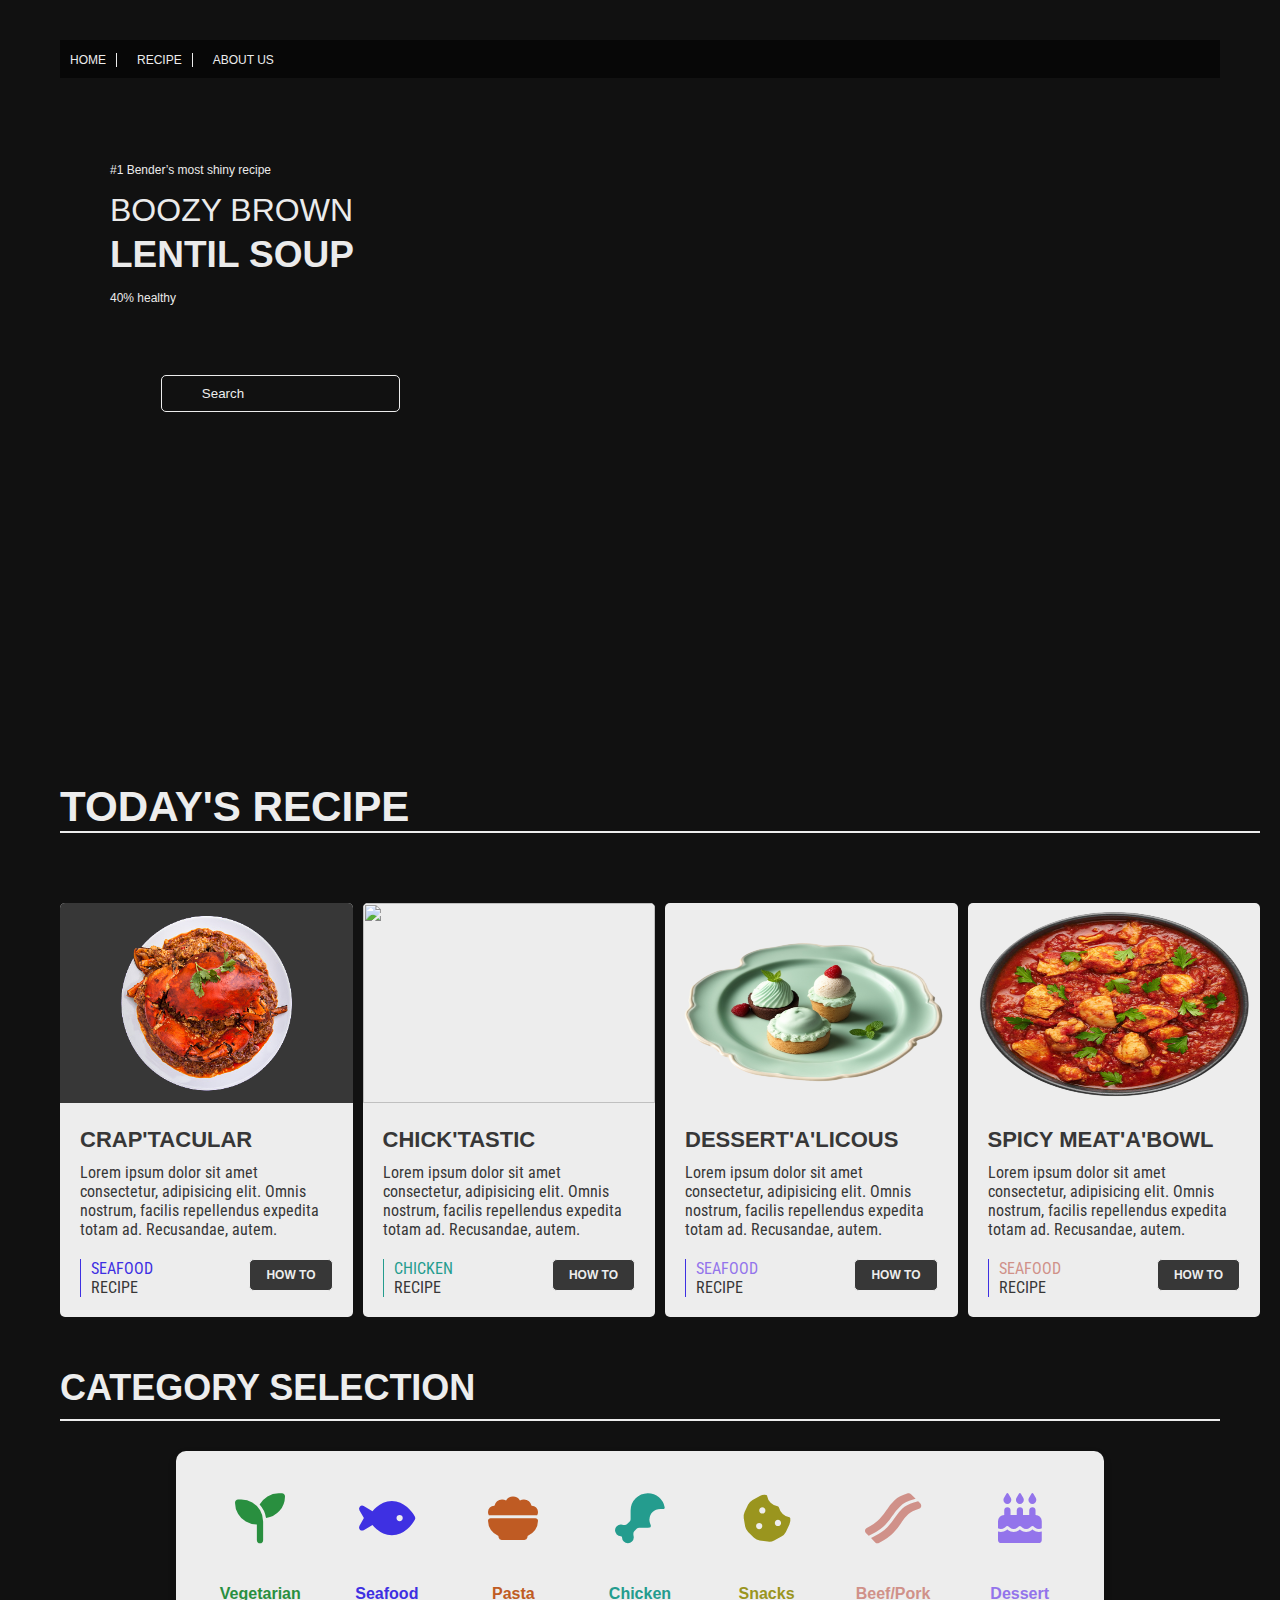
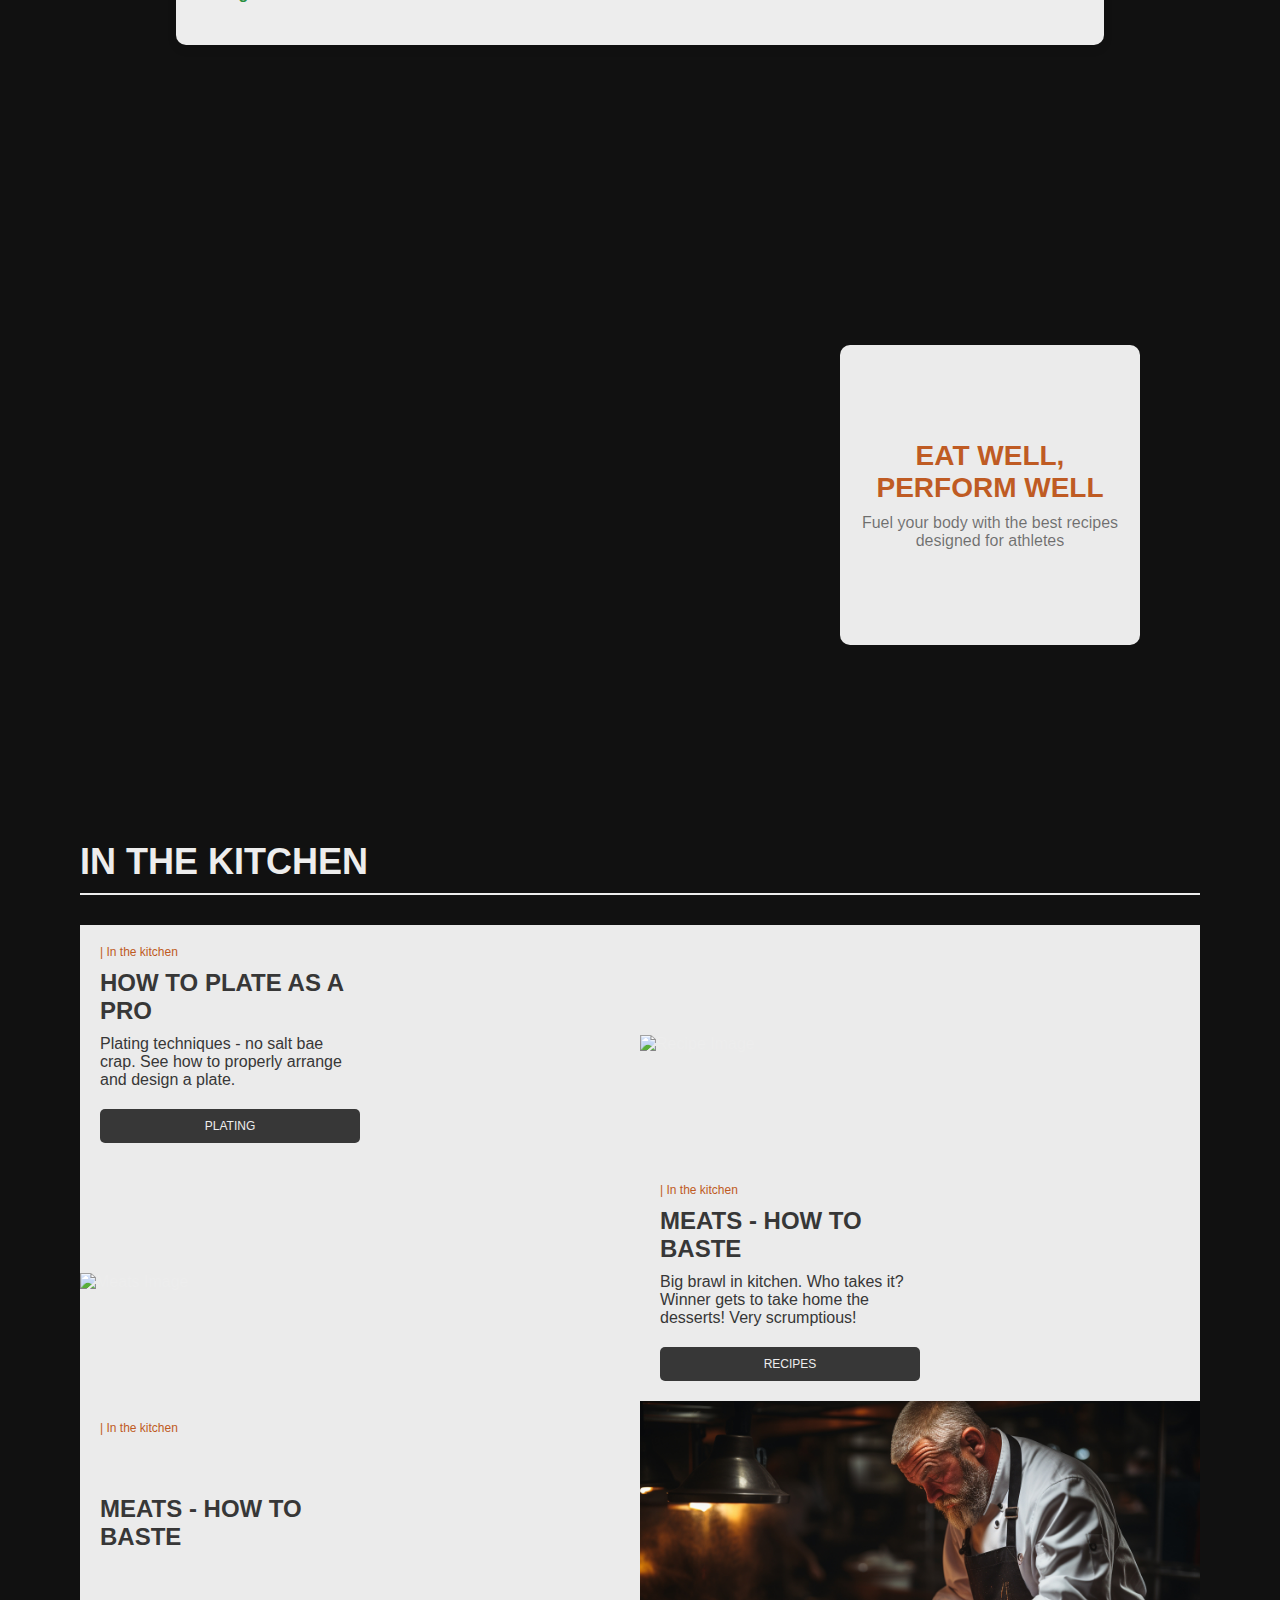
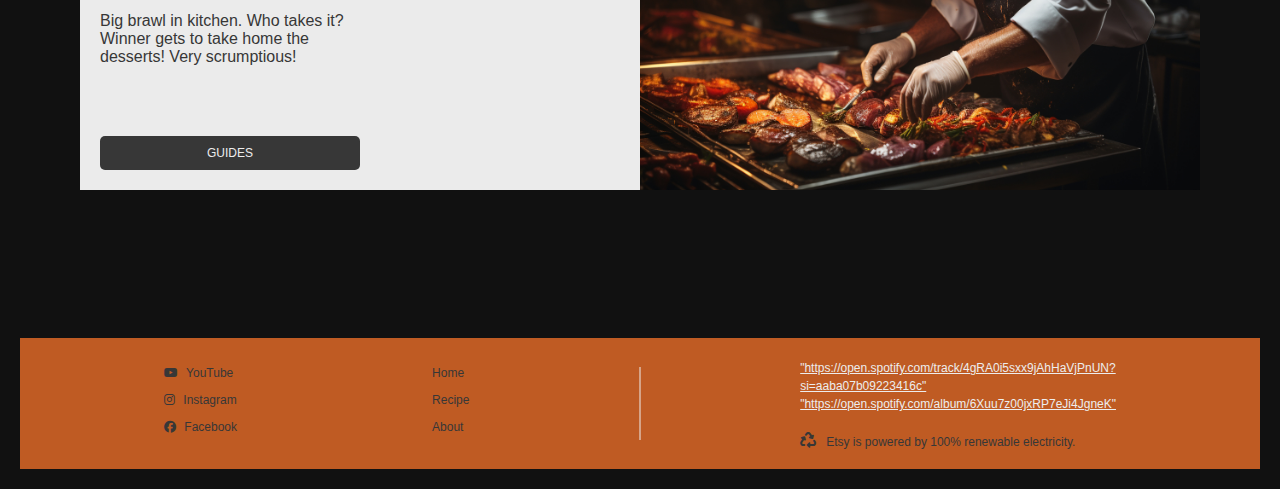
==== commit ce1fb726: "image" ====
--- a/index.html
+++ b/index.html
@@ -29,7 +29,6 @@
           </div>
         </nav>
         <section class="hero">
-            <img src="EASV_images/lentil_soup.jpeg" alt="">
             <div class="hero-container">
                 <div class="hero-text">
                    <p class="hero-text-smallest">#1 Bender’s most shiny recipe</p>
--- a/css/style.css
+++ b/css/style.css
@@ -87,16 +87,17 @@
   border-right: none;
 }
 
-.hero { /* Parent with 100% width*/
-  width:var(--width-full);
-  height:auto;
-  min-height:600px;
+.hero {
+  margin-top:-115px;
+
+  width: var(--width-full);
+  background-image: url('https://s3-alpha-sig.figma.com/img/373d/b832/eb54bd65b2060f54024c3d369b383fa9?Expires=1732492800&Key-Pair-Id=APKAQ4GOSFWCVNEHN3O4&Signature=fvtAJ1b6ZQt9aYpOYcn5ntBUCr9rmickPSdGhjCAbSkbFIBfduczAGk9fURKZ9AFjS0kYid1JYcROQm7Up1fK5-JDOiDtkqsVDtT4VxPMDUUezCqNA7OlaFQtU1~6nDnI3pK76EWQWUyWieaTgJSnWyrXsKYPWIJRci9fJVooSiKEFgUMl0d3P70TUuG1niFH9AnvSVQD60ey6NK5~NnNzrFKk20LTO6h5BuLwpx1EcmpZNjNmLEuEZ-ZSG-iRcJkiFD-rLwKgrVdY5OIaJbIpLSne-KK50M34gBVUklaZet25v2YIoiwxxZ5jqefd4N2eokPbqtavRB-L~UfT41wQ__');
+  background-position: center center;
   background-repeat: no-repeat;
   background-size: cover;
-  background-position: center center;
-  margin-top:-40px;
-  color:var(--background-color-light);
-} 
+  height:800px;
+  color:var(--color-light)
+}
 
 .hero-container {/* child to follow to 12 column */
   display:grid;
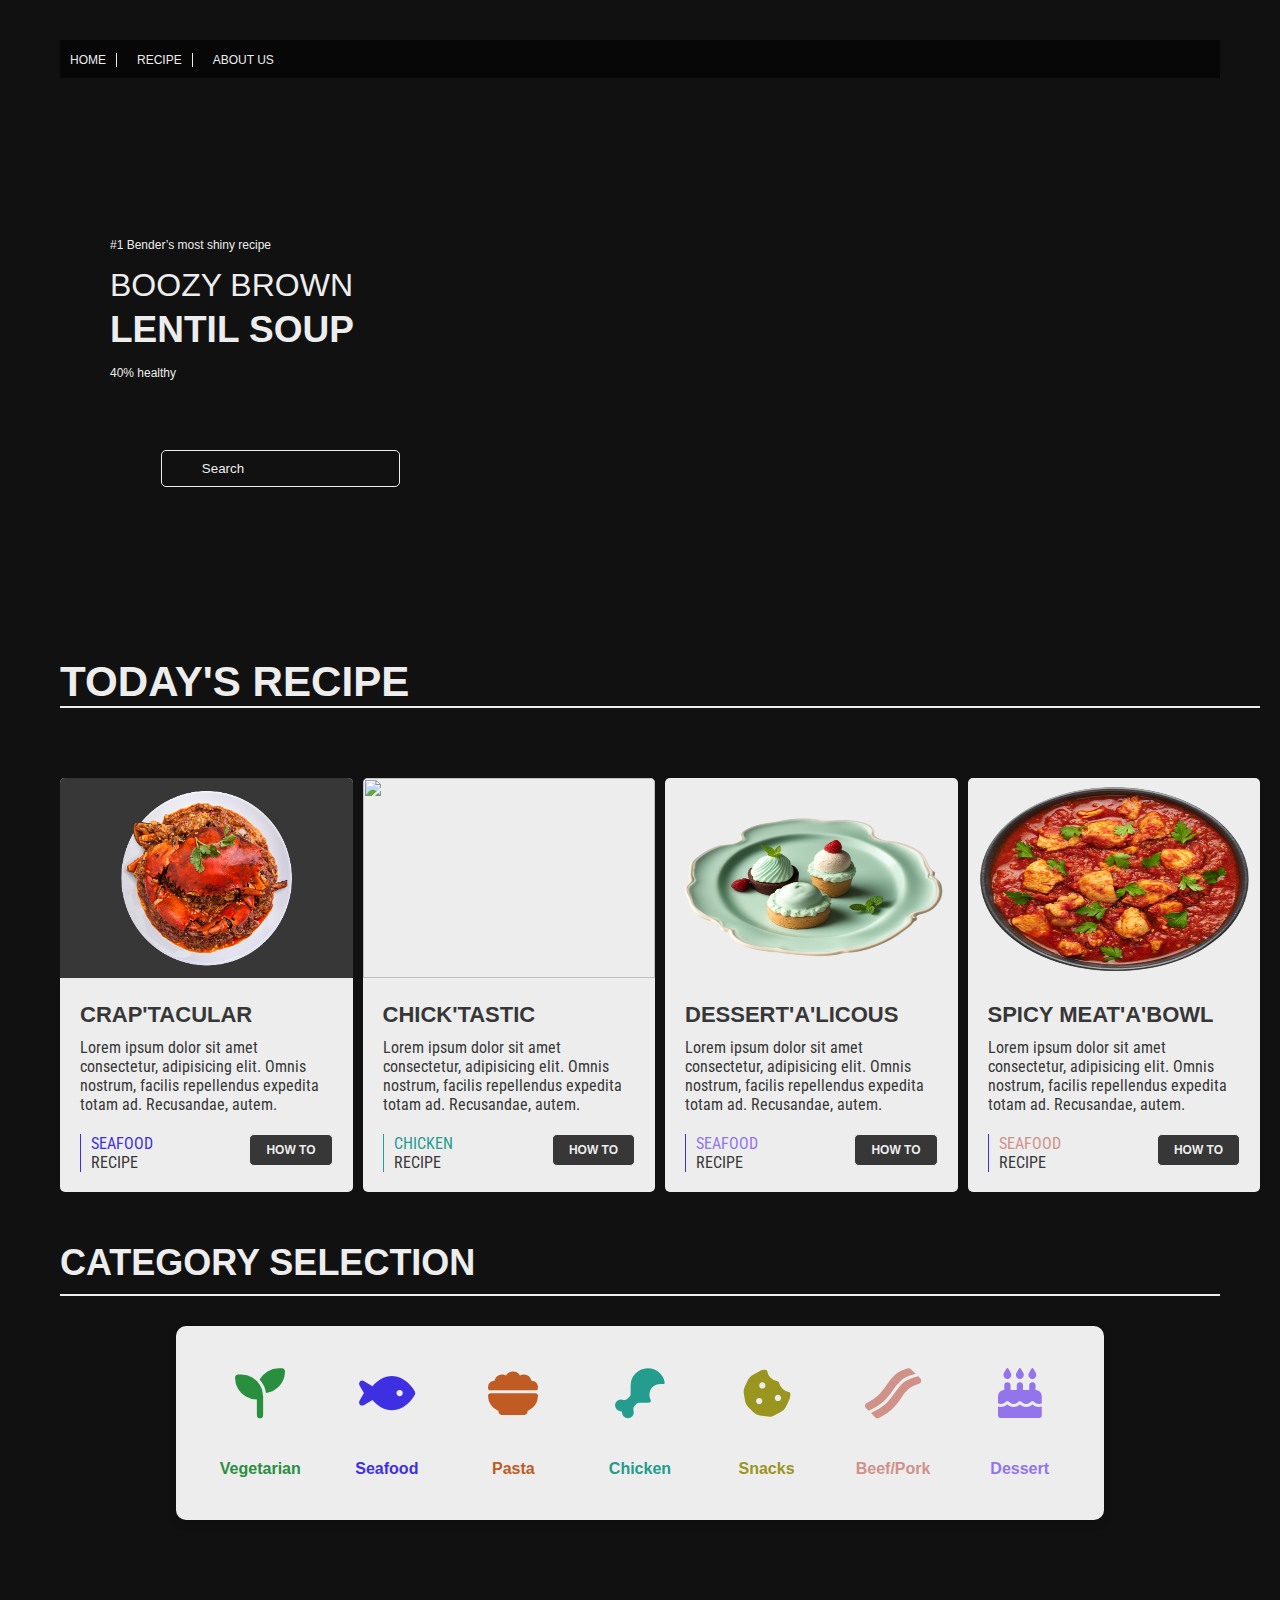
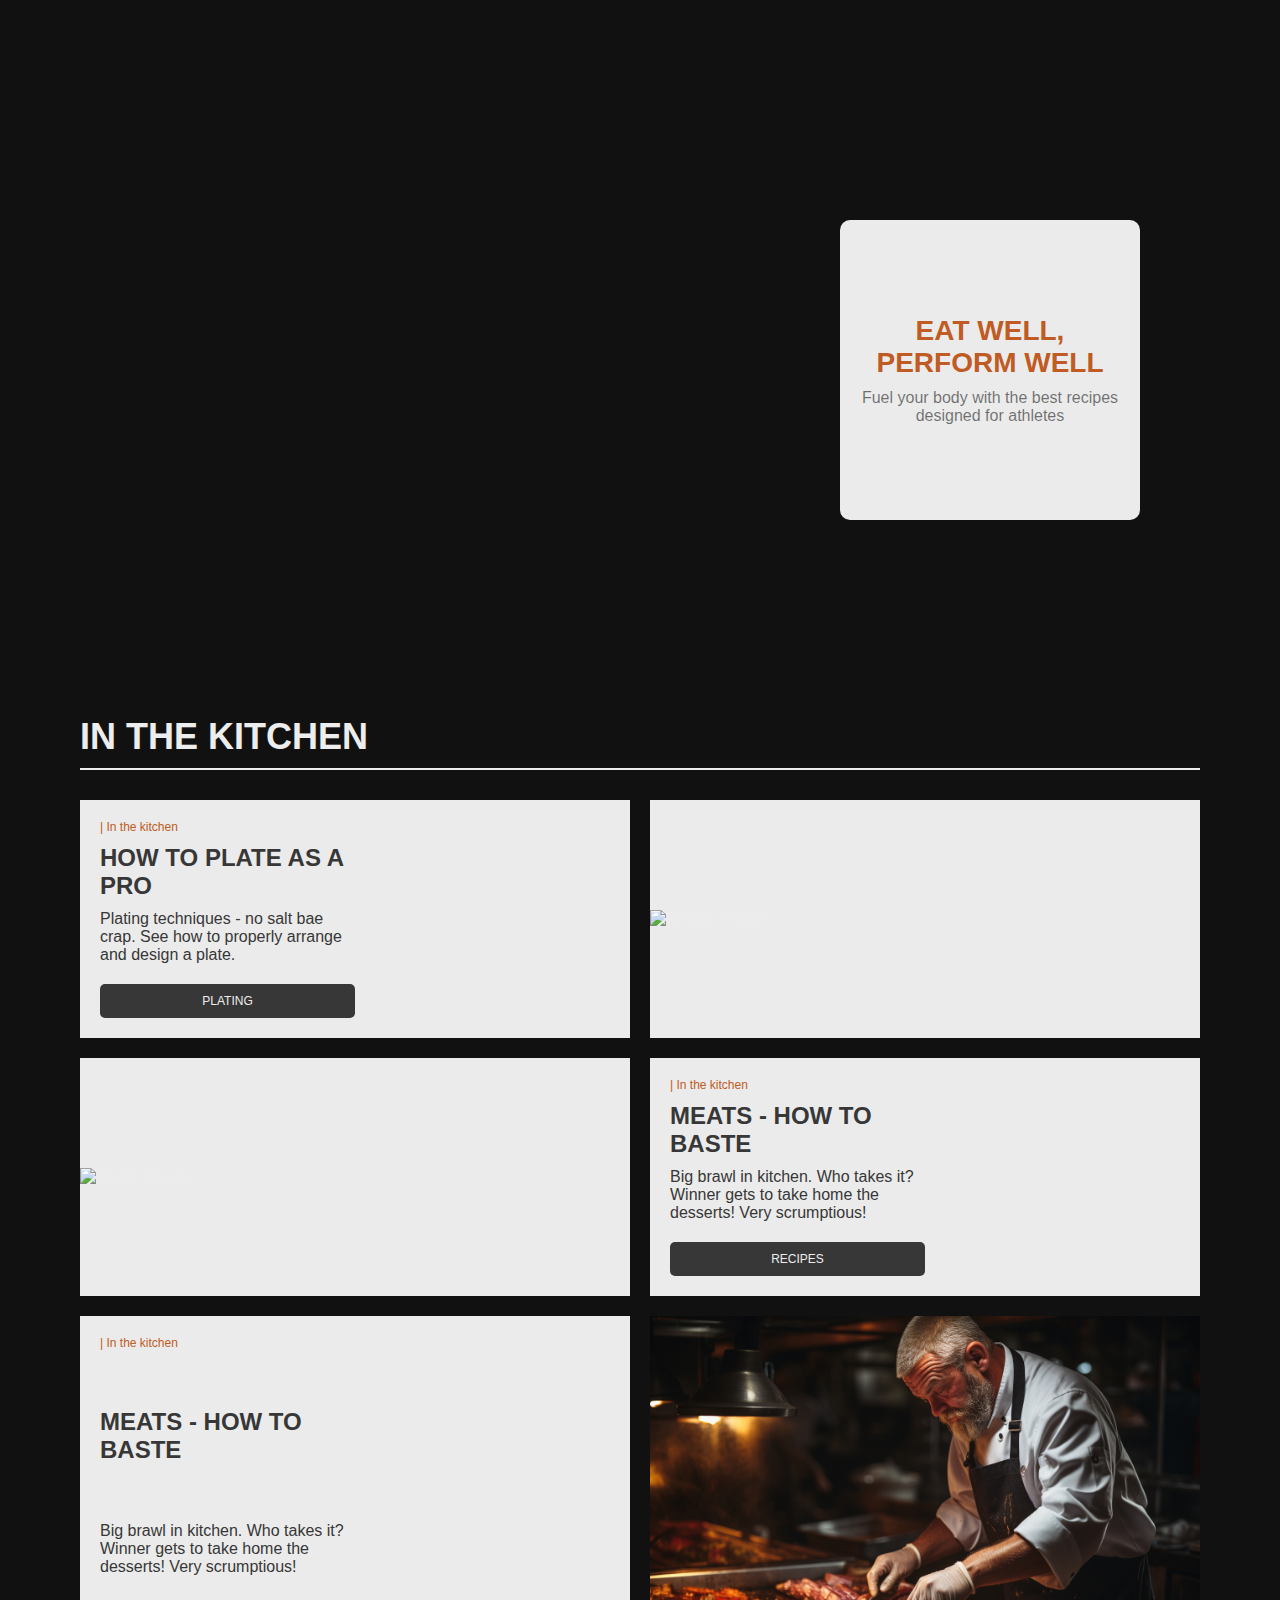
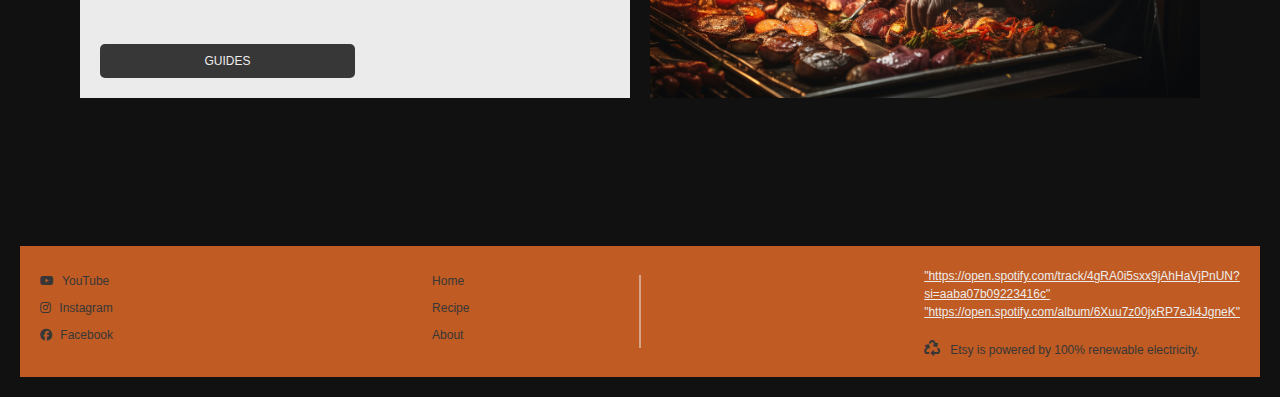
==== commit c9a382dc: "media queries" ====
--- a/index.html
+++ b/index.html
@@ -209,7 +209,7 @@
         
                 <div class="recipe-grid">
                     <!-- Recipe Card 1 -->
-                    <div class="recipe-card">
+                    <div class="recipe-card-1">
                         <div class="text-section">
                             <p class="small-text"> | In the kitchen</p>
                             <h2>HOW TO PLATE AS A PRO</h2>
@@ -222,7 +222,7 @@
                     </div>
         
                     <!-- Recipe Card 2 -->
-                    <div class="recipe-card">
+                    <div class="recipe-card-2">
                         <div class="image-section">
                             <img src="EASV_images/dressing.jpeg" alt="Recipe Image">
                         </div>
@@ -230,7 +230,7 @@
                     </div>
         
                     <!-- Recipe Card 3 -->
-                    <div class="recipe-card">
+                    <div class="recipe-card-3">
                         
                         <div class="image-section">
                             <img src="EASV_images/recipe.jpeg" alt="Meats Image">
@@ -238,7 +238,7 @@
                     </div>
 
                     <!-- Recipe Card 4 -->
-            <div class="recipe-card">
+            <div class="recipe-card-4">
                 <div class="text-section">
                     <p class="small-text"> | In the kitchen</p>
                     <h2>MEATS - HOW TO BASTE</h2>
@@ -251,7 +251,7 @@
             </div>
 
             <!-- Recipe Card 5 -->
-            <div class="recipe-card">
+            <div class="recipe-card-5">
                 <div class="text-section">
                     <p class="small-text"> | In the kitchen</p>
                     <h2>MEATS - HOW TO BASTE</h2>
@@ -266,7 +266,7 @@
 
         
                     <!-- Recipe Card 6 -->
-                    <div class="recipe-card">
+                    <div class="recipe-card-6">
                         <div class="image-section">
                             <img src="EASV_images/grill.jpeg" alt="Grill Image">
                         </div>
--- a/css/style.css
+++ b/css/style.css
@@ -58,7 +58,7 @@
 }
 
 .menu-container {
-  width:var(--width-12col);
+  width:var(--width-full);
   margin: 0 auto;
 }
 
@@ -87,17 +87,17 @@
   border-right: none;
 }
 
-.hero {
-  margin-top:-115px;
-
-  width: var(--width-full);
-  background-image: url('https://s3-alpha-sig.figma.com/img/373d/b832/eb54bd65b2060f54024c3d369b383fa9?Expires=1732492800&Key-Pair-Id=APKAQ4GOSFWCVNEHN3O4&Signature=fvtAJ1b6ZQt9aYpOYcn5ntBUCr9rmickPSdGhjCAbSkbFIBfduczAGk9fURKZ9AFjS0kYid1JYcROQm7Up1fK5-JDOiDtkqsVDtT4VxPMDUUezCqNA7OlaFQtU1~6nDnI3pK76EWQWUyWieaTgJSnWyrXsKYPWIJRci9fJVooSiKEFgUMl0d3P70TUuG1niFH9AnvSVQD60ey6NK5~NnNzrFKk20LTO6h5BuLwpx1EcmpZNjNmLEuEZ-ZSG-iRcJkiFD-rLwKgrVdY5OIaJbIpLSne-KK50M34gBVUklaZet25v2YIoiwxxZ5jqefd4N2eokPbqtavRB-L~UfT41wQ__');
-  background-position: center center;
+.hero { /* Parent with 100% width*/
+  background-image: url('https://s3-alpha-sig.figma.com/img/373d/b832/eb54bd65b2060f54024c3d369b383fa9?Expires=1733097600&Key-Pair-Id=APKAQ4GOSFWCVNEHN3O4&Signature=Zrt4uQadOS7GZMP9~ugyQsdO51r3xQ8fd-iVgIUtlcRjQ0RZ9u7QY2sl7uBhQWo7gerJWSv-sFU82iXB3vvvZY~S5WgQl8VAWz1-0uvPIW~sf~5aWZIf76CTUnD4CdMg~NIzaD5vhpqqPq~[base64]');
+  width:var(--width-full);
+  height:auto;
+  min-height:600px;
   background-repeat: no-repeat;
   background-size: cover;
-  height:800px;
-  color:var(--color-light)
-}
+  background-position: center center;
+  margin-top:-40px;
+  color:var(--background-color-light);
+} 
 
 .hero-container {/* child to follow to 12 column */
   display:grid;
@@ -168,7 +168,7 @@
 
 .todays_recipes_content_block_image img {
   height: 200px;
-  width:100%;
+  width:var(--width-full);
   background-size: cover ;
   background-position: center;
   border-radius: 5px 5px 0px 0px;
@@ -176,7 +176,7 @@
 
 .todays_recipes_content_block_image_first img {
   height: 200px;
-  width:100%;
+  width: var(--width-full);
   background-size: cover ;
   background-position: center;
   border-radius: 5px 5px 0px 0px;
@@ -373,7 +373,7 @@
 /* Bílé podtržítko */
 .category-selection hr {
   border: 1px solid var(--background-color-light);
-  width: 100%;
+  width: var(--width-full);
   margin-bottom: 30px;
 }
 
@@ -422,9 +422,8 @@
 }
 
 
-
 .image_below img {
-  width: 100%; 
+  width: var(--width-full); 
   height: auto; 
   object-fit: cover; 
   clip-path: polygon(0 16%, 100% 34%, 100% 100%, 0% 100%); 
@@ -432,9 +431,9 @@
 
 
 .heroimage {
-  width: 100%;
+  width: var(--width-full);
   height: 600px; 
-  background-image: url('/EASV_images/Cake.jpeg'); 
+  background-image: url('https://s3-alpha-sig.figma.com/img/d126/448b/7916a93b8533afdfadbf849f32c00aea?Expires=1733097600&Key-Pair-Id=APKAQ4GOSFWCVNEHN3O4&Signature=LiOAK9u9ODtqrw3q3~Hv3OKHWE9Wu9rHpSx~PKjz1h7yIiLJ885l14jTPwNQIF63ze9GJO5W-od4Fuj7hZNQi1qPpCuioQX40v9K0dr0D-8AjjcoV18rzjNCZeX2wZG8Y8lUaOFr~FqaxUIocdDoW8iNRnyFnSCZn1DOPRLJsUc6yK38JE-YfqZYVsmkYccUH6oOIIB1hdhzAUsQeJ4~iFg2ydeALlD6t3uGABL7D5zmvUA-gFTJmwoYJBl6Fi5PEXk6r6yzTgkqw7FuVgOBFI1TZXU8yy8zYZ1XklwOX4cnra16BFneCVV67zf~WUSachixkuXM7adTXgqaDjNocg__'); 
   background-size: cover;
   background-position: center;
   position: relative;
@@ -506,7 +505,52 @@
 }
 
 /* Recipe Card */
-.recipe-card {
+.recipe-card-1 {
+  background-color: var(--color-light);
+  display: flex;
+  flex-direction: row;
+  align-items: stretch;
+  overflow: hidden;
+  position: relative;
+}
+
+.recipe-card-2 {
+  background-color: var(--color-light);
+  display: flex;
+  flex-direction: row;
+  align-items: stretch;
+  overflow: hidden;
+  position: relative;
+}
+
+.recipe-card-3 {
+  background-color: var(--color-light);
+  display: flex;
+  flex-direction: row;
+  align-items: stretch;
+  overflow: hidden;
+  position: relative;
+}
+
+.recipe-card-4 {
+  background-color: var(--color-light);
+  display: flex;
+  flex-direction: row;
+  align-items: stretch;
+  overflow: hidden;
+  position: relative;
+}
+
+.recipe-card-5 {
+  background-color: var(--color-light);
+  display: flex;
+  flex-direction: row;
+  align-items: stretch;
+  overflow: hidden;
+  position: relative;
+}
+
+.recipe-card-6 {
   background-color: var(--color-light);
   display: flex;
   flex-direction: row;
@@ -584,10 +628,9 @@
 .footer-container {
   display: flex;
   justify-content: space-between;
-  width: 80%;
   align-items: center;
   position: relative;
-  max-width: 1200px;
+  width: var(--width-full);
 }
 
 
@@ -1686,4 +1729,37 @@
 
 }
 
-
+@media (max-width: 768px) {
+  .recipe-card-2,
+  .recipe-card-3,
+  .recipe-card-6 {
+    display: none; 
+  }
+}
+
+
+.recipe-grid {
+  display: grid;
+  grid-template-columns: 1fr 1fr; 
+  gap: 20px; 
+}
+
+
+@media (max-width: 768px) {
+  .recipe-card-1,
+  .recipe-card-4,
+  .recipe-card-5 {
+    flex-direction: column; 
+    width: 100%; 
+    margin: 10px 0; 
+  }
+
+  
+  .recipe-grid {
+    grid-template-columns: 1fr; 
+  }
+}
+
+
+
+
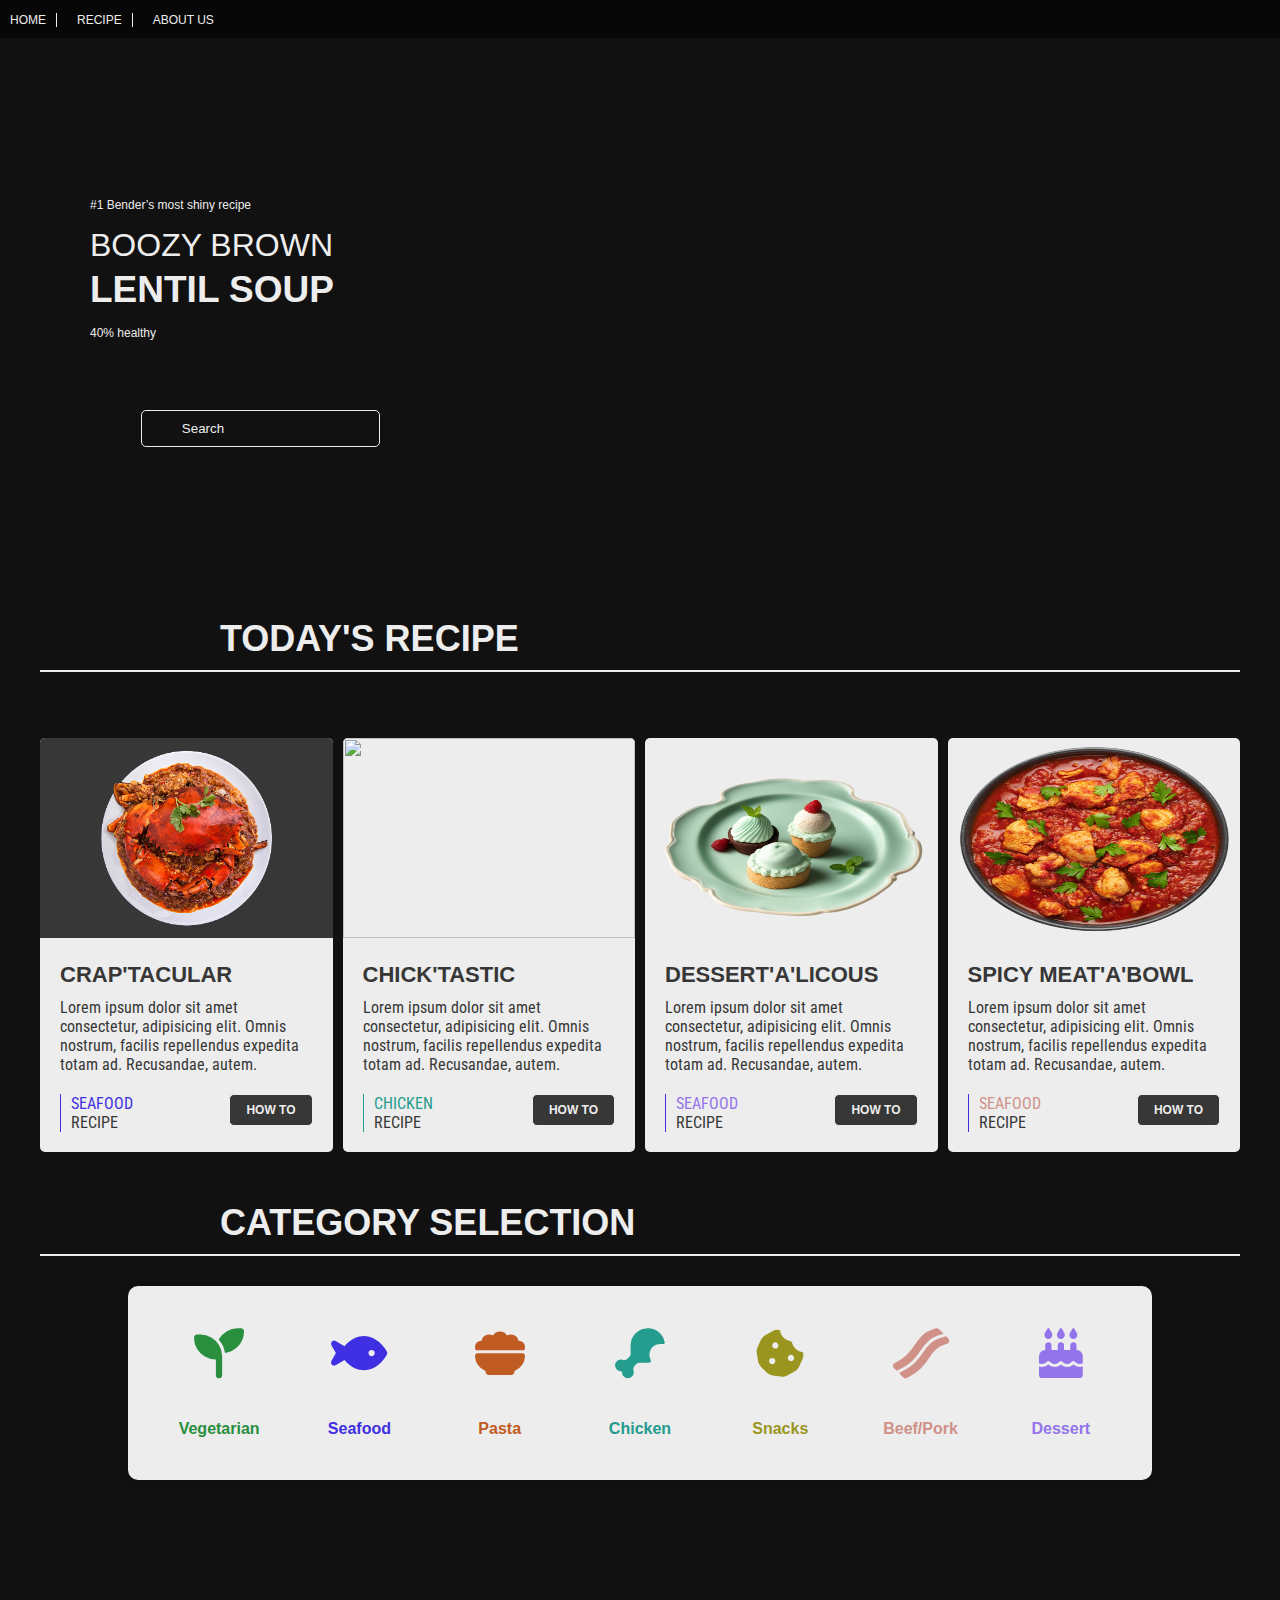
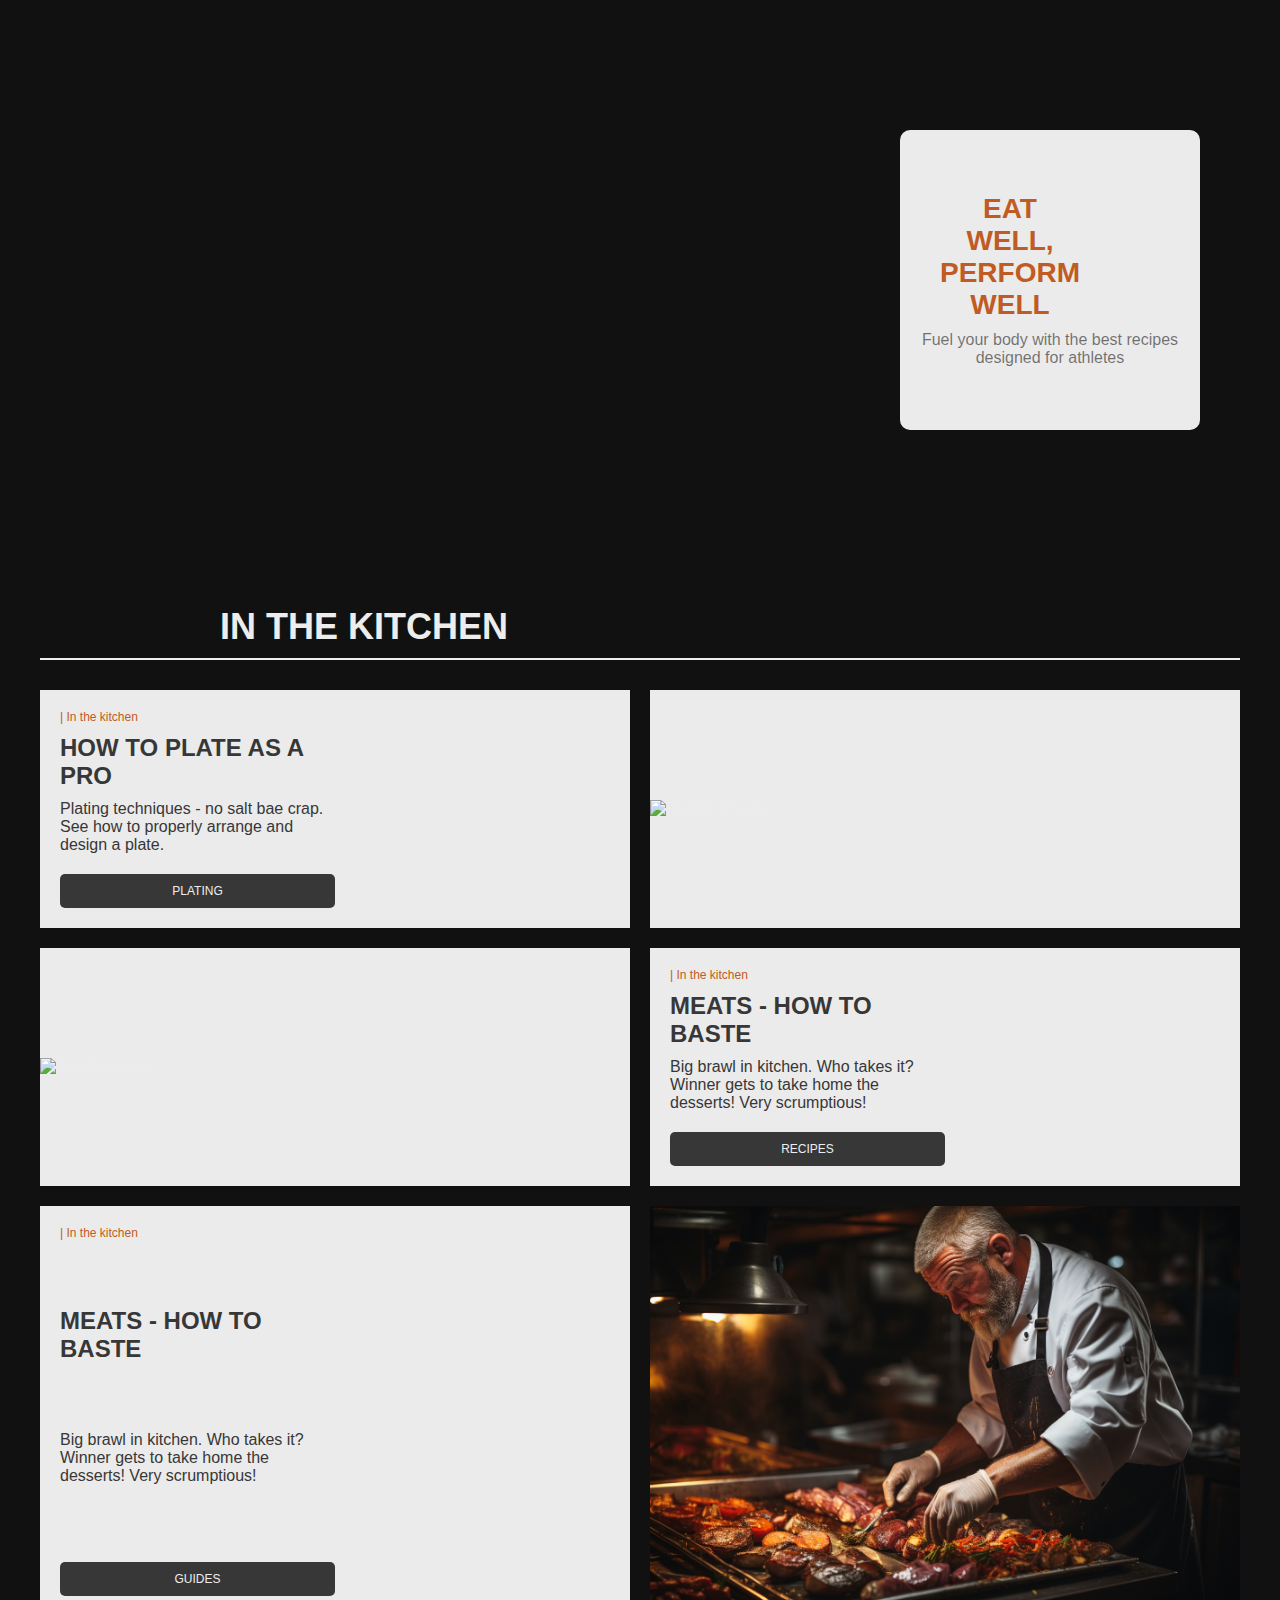
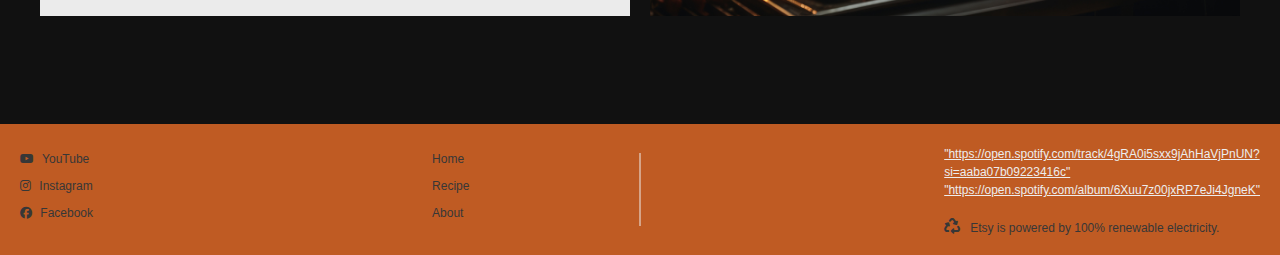
==== commit 8f86cc0f: "css" ====
--- a/index.html
+++ b/index.html
@@ -155,7 +155,7 @@
 
         <section class="category-selection">
             <!-- Nadpis -->
-            <h3>Category Selection</h3>
+            <h1>Category Selection</h1>
             <!-- Bílé podtržítko -->
             <hr>
     
--- a/css/style.css
+++ b/css/style.css
@@ -357,23 +357,21 @@
  }
 
 .category-selection {
-    text-align: center;
-    margin: 50px 0;
+    margin-top: 50px;
 }
 
 /* Nadpis */
-.category-selection h3 {
+.category-selection h1 {
   text-transform: uppercase;
   font-size: 36px;
   margin-bottom: 10px;
   display: flex;
-  align-items: center;
 }
 
 /* Bílé podtržítko */
 .category-selection hr {
   border: 1px solid var(--background-color-light);
-  width: var(--width-full);
+  width: var(--width-12col);
   margin-bottom: 30px;
 }
 
@@ -461,6 +459,7 @@
   color: var(--primary-color);
   margin-bottom: 10px;
   font-weight: bold;
+  margin-right: 300px;
 }
 
 .hero-subtext {
@@ -469,7 +468,6 @@
 }
 
 * {
-  margin: 0;
   padding: 0;
   box-sizing: border-box;
 }
@@ -478,30 +476,42 @@
   font-family: 'Roboto', sans-serif;
   background-color: var(--background-color-dark-bg);
   color: var(--background-color-light);
-  padding: 20px;
 }
 
 h1 {
   text-transform: uppercase;
   font-size: 36px;
   margin-bottom: 10px;
+  margin-left: 220px; 
+}
+
+h3 {
+  text-transform: uppercase;
+  font-size: 36px;
+  margin-bottom: 10px;
+  margin-left: 220px;
 }
 
 hr {
   border: 1px solid var(--background-color-light);
-  width: 100%;
+  width: var(--width-12col); 
   margin-bottom: 30px;
-}
-
-.container {
-  max-width: 1200px;
-  margin: 0 auto;
-}
+  margin-top: 0;
+  margin-left: auto;
+  margin-right: auto; 
+}
+
+
+
 
 /* Recipe Grid */
 .recipe-grid {
   display: grid;
   grid-template-columns: 1fr 1fr;
+  width: var(--width-12col);
+  margin-top: 0;
+  margin-left: auto;
+  margin-right: auto; 
 }
 
 /* Recipe Card */
@@ -512,6 +522,7 @@
   align-items: stretch;
   overflow: hidden;
   position: relative;
+
 }
 
 .recipe-card-2 {
@@ -921,9 +932,7 @@
  
  
  .container {
-  max-width: 1200px;
   margin: 0 auto;
-  padding: 20px;
   background-color: var(--background-color-dark-bg);
  }
  
@@ -1568,7 +1577,7 @@
   @media (max-width: 768px) {}
 
 
-  .category-selection h3 {
+  .category-selection h1 {
     font-size: 20px;
     margin-bottom: 5px;
   }
@@ -1760,6 +1769,36 @@
   }
 }
 
-
-
-
+@media (max-width: 768px) {
+  h1, h3 {
+    font-size: 24px; 
+    margin-left: 20px; 
+  }
+}
+
+
+@media (max-width: 768px) {
+  .heroimage {
+    height: 400px; 
+  }
+
+  .text-box {
+    width: 80%; 
+    height: auto; 
+    top: 150px; 
+    right: 10px; 
+    padding: 10px;
+  }
+
+  .hero-title {
+    font-size: 24px; 
+    margin-right: 0; 
+  }
+
+  .hero-subtext {
+    font-size: 14px; 
+  }
+}
+
+
+
